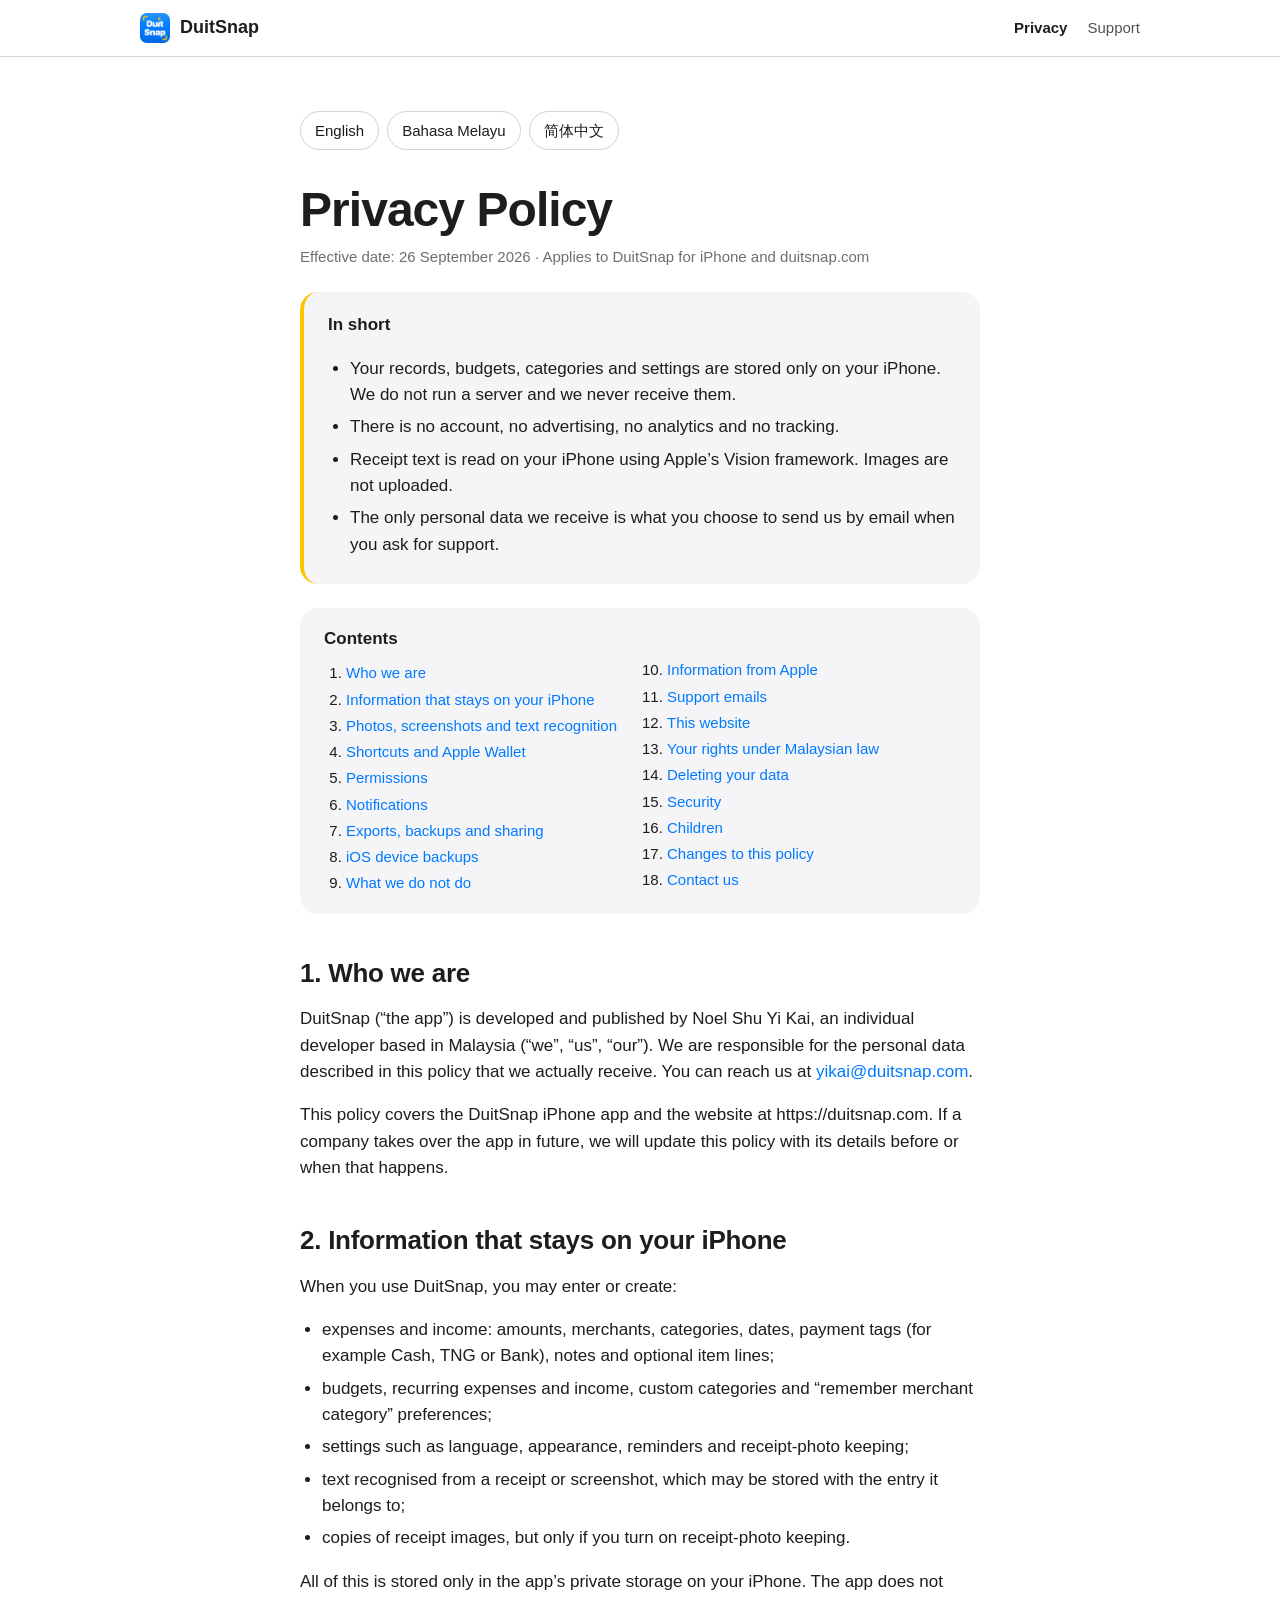
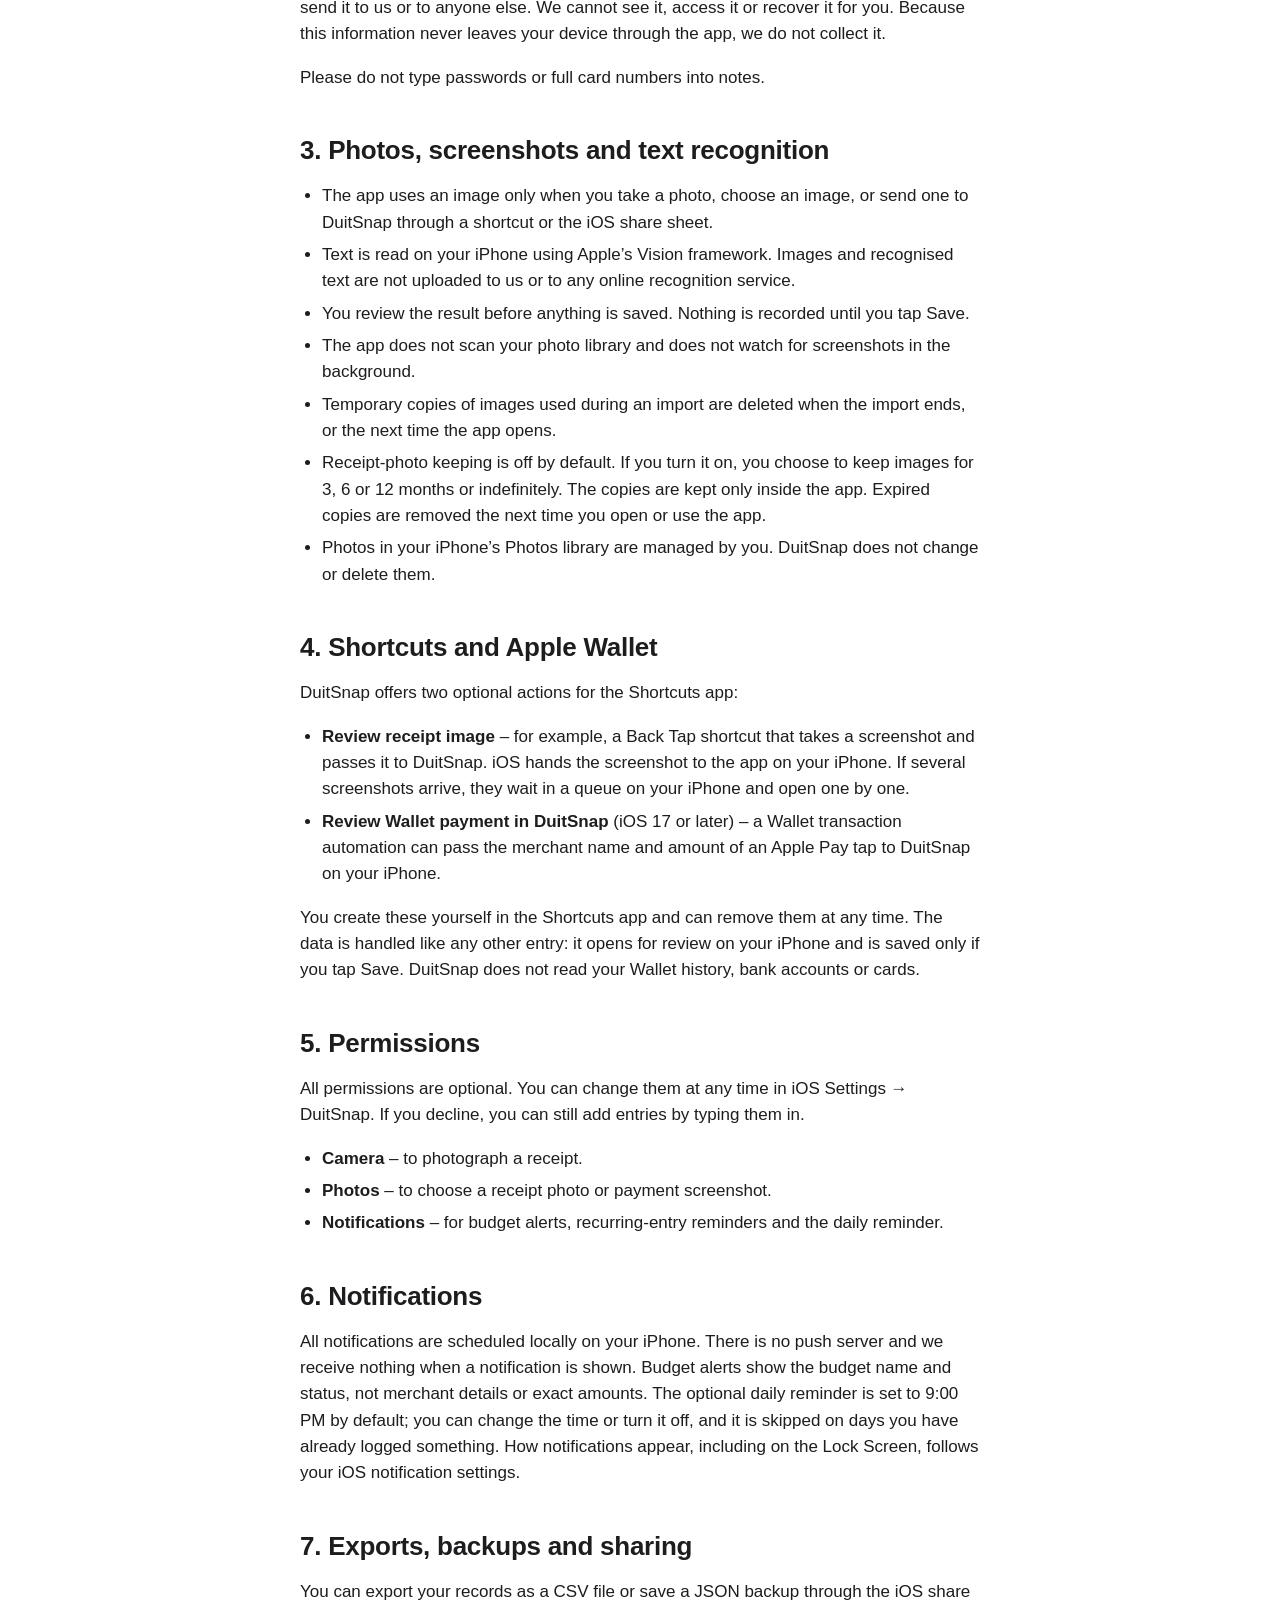
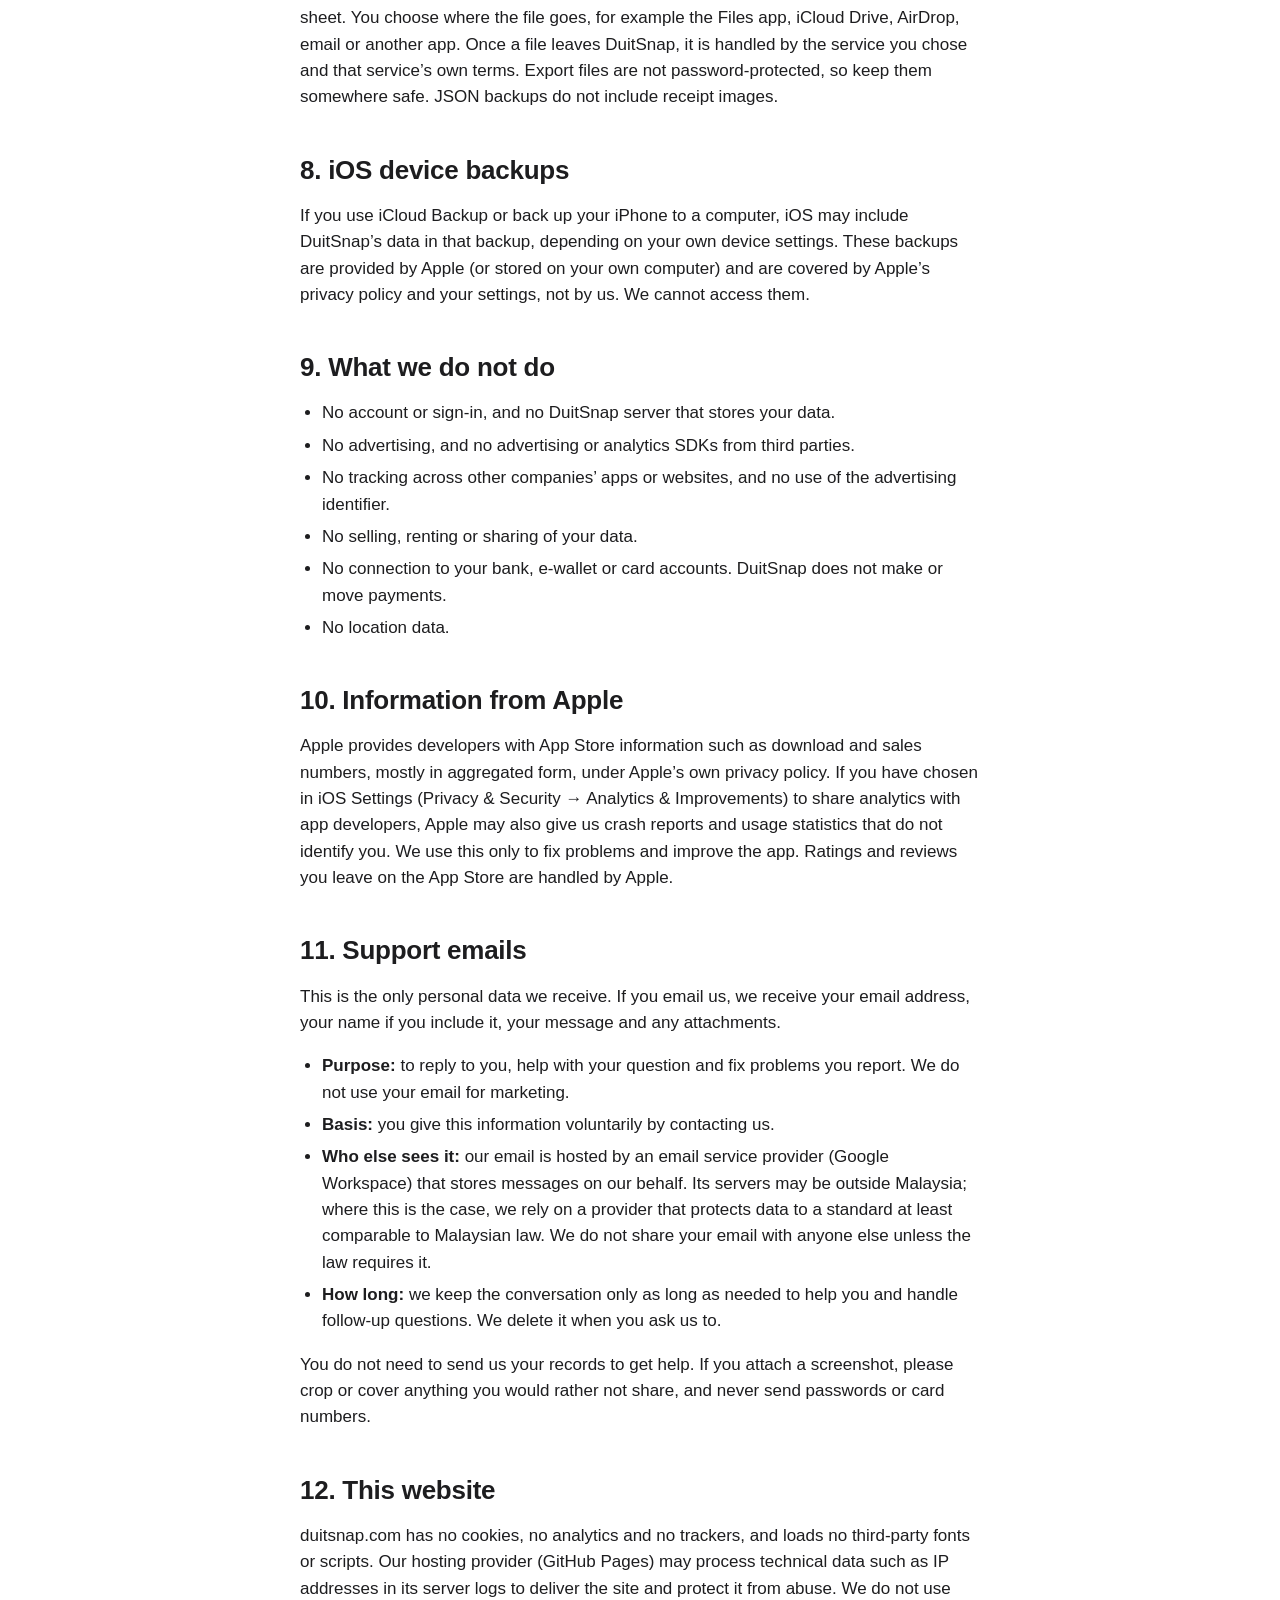
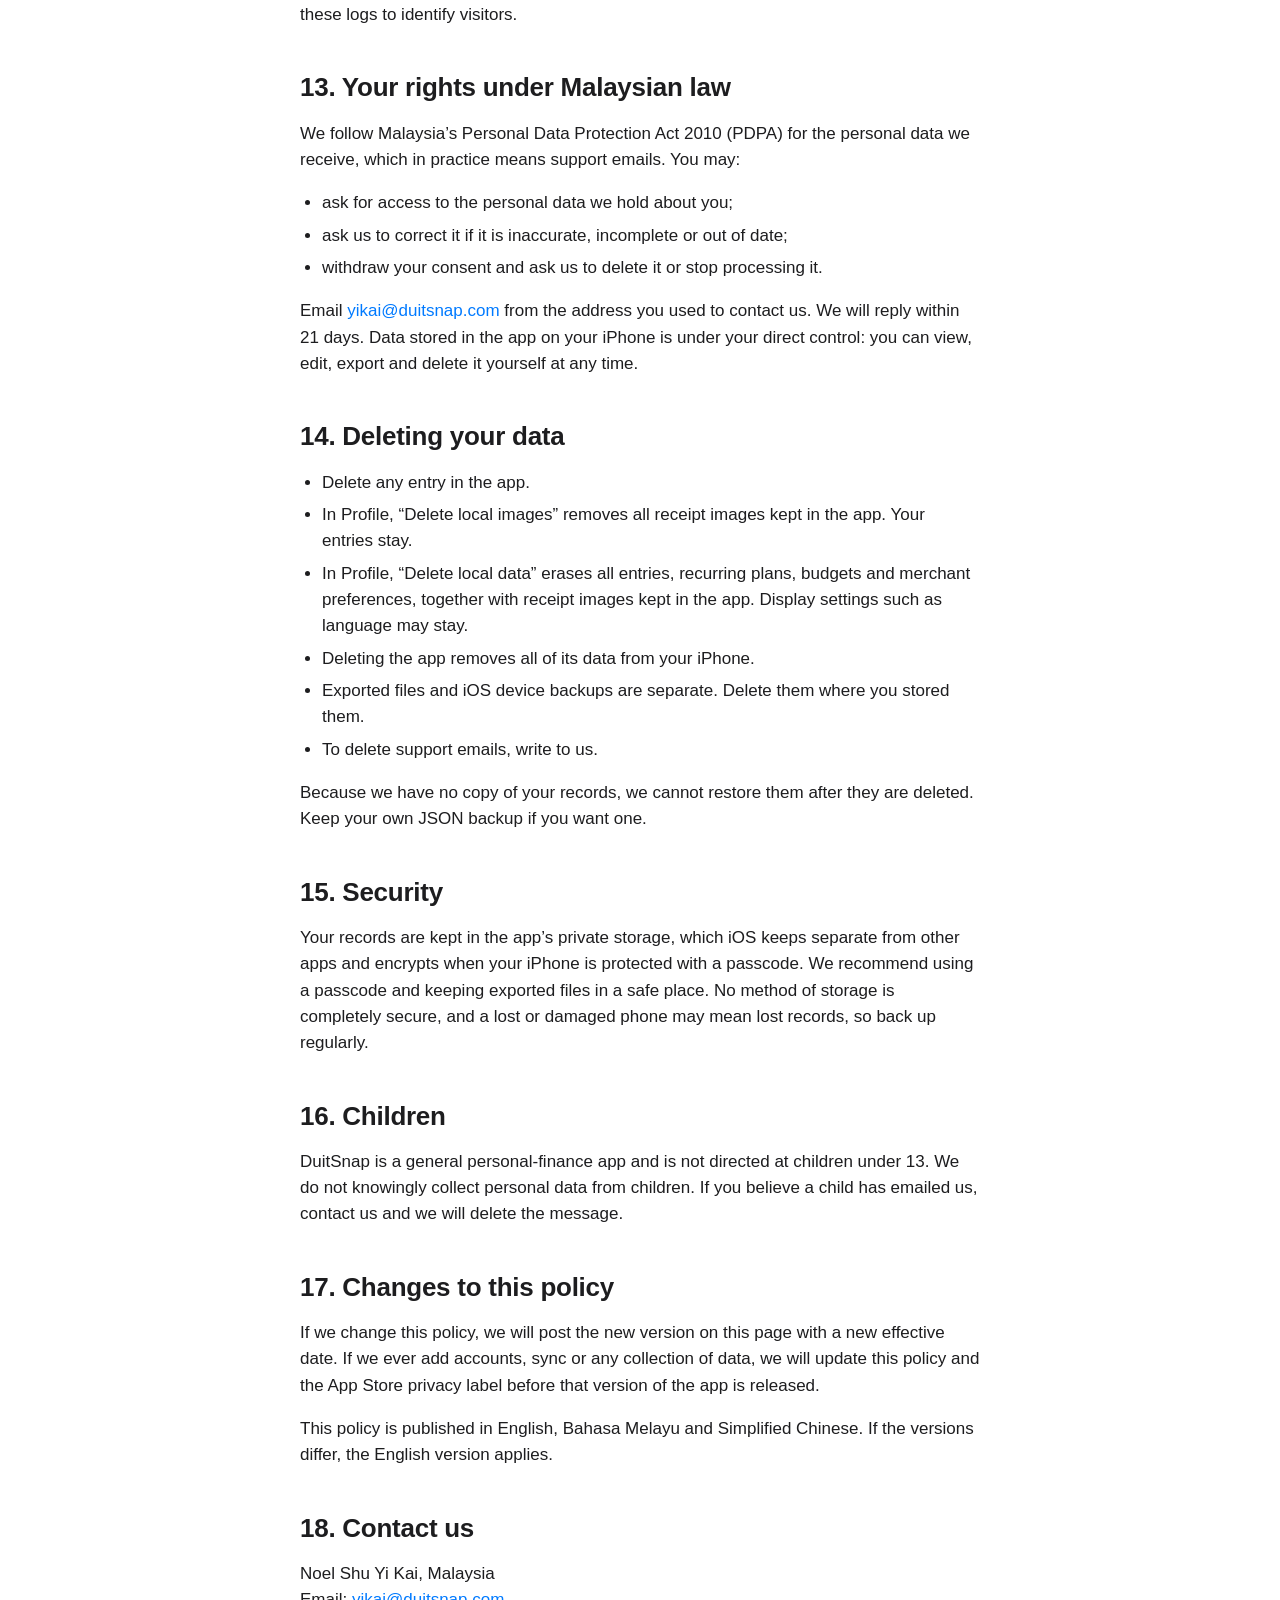
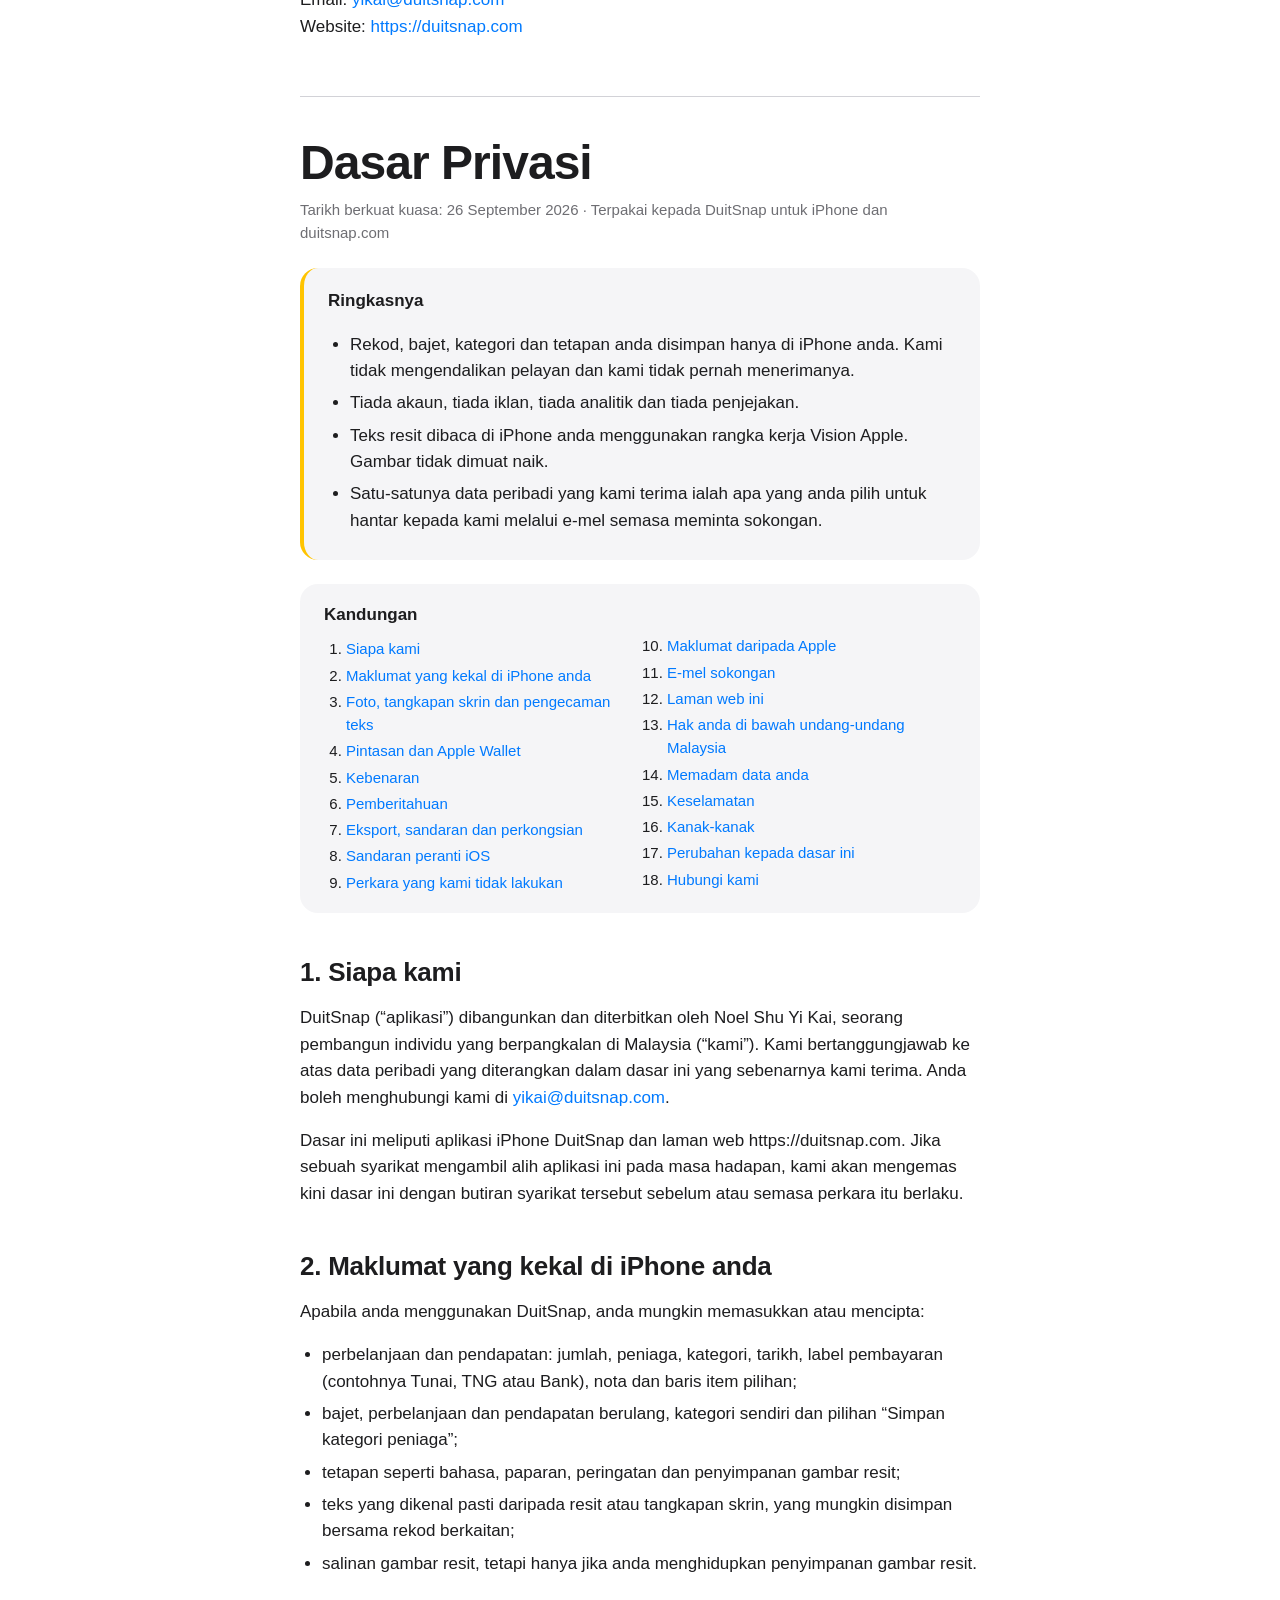
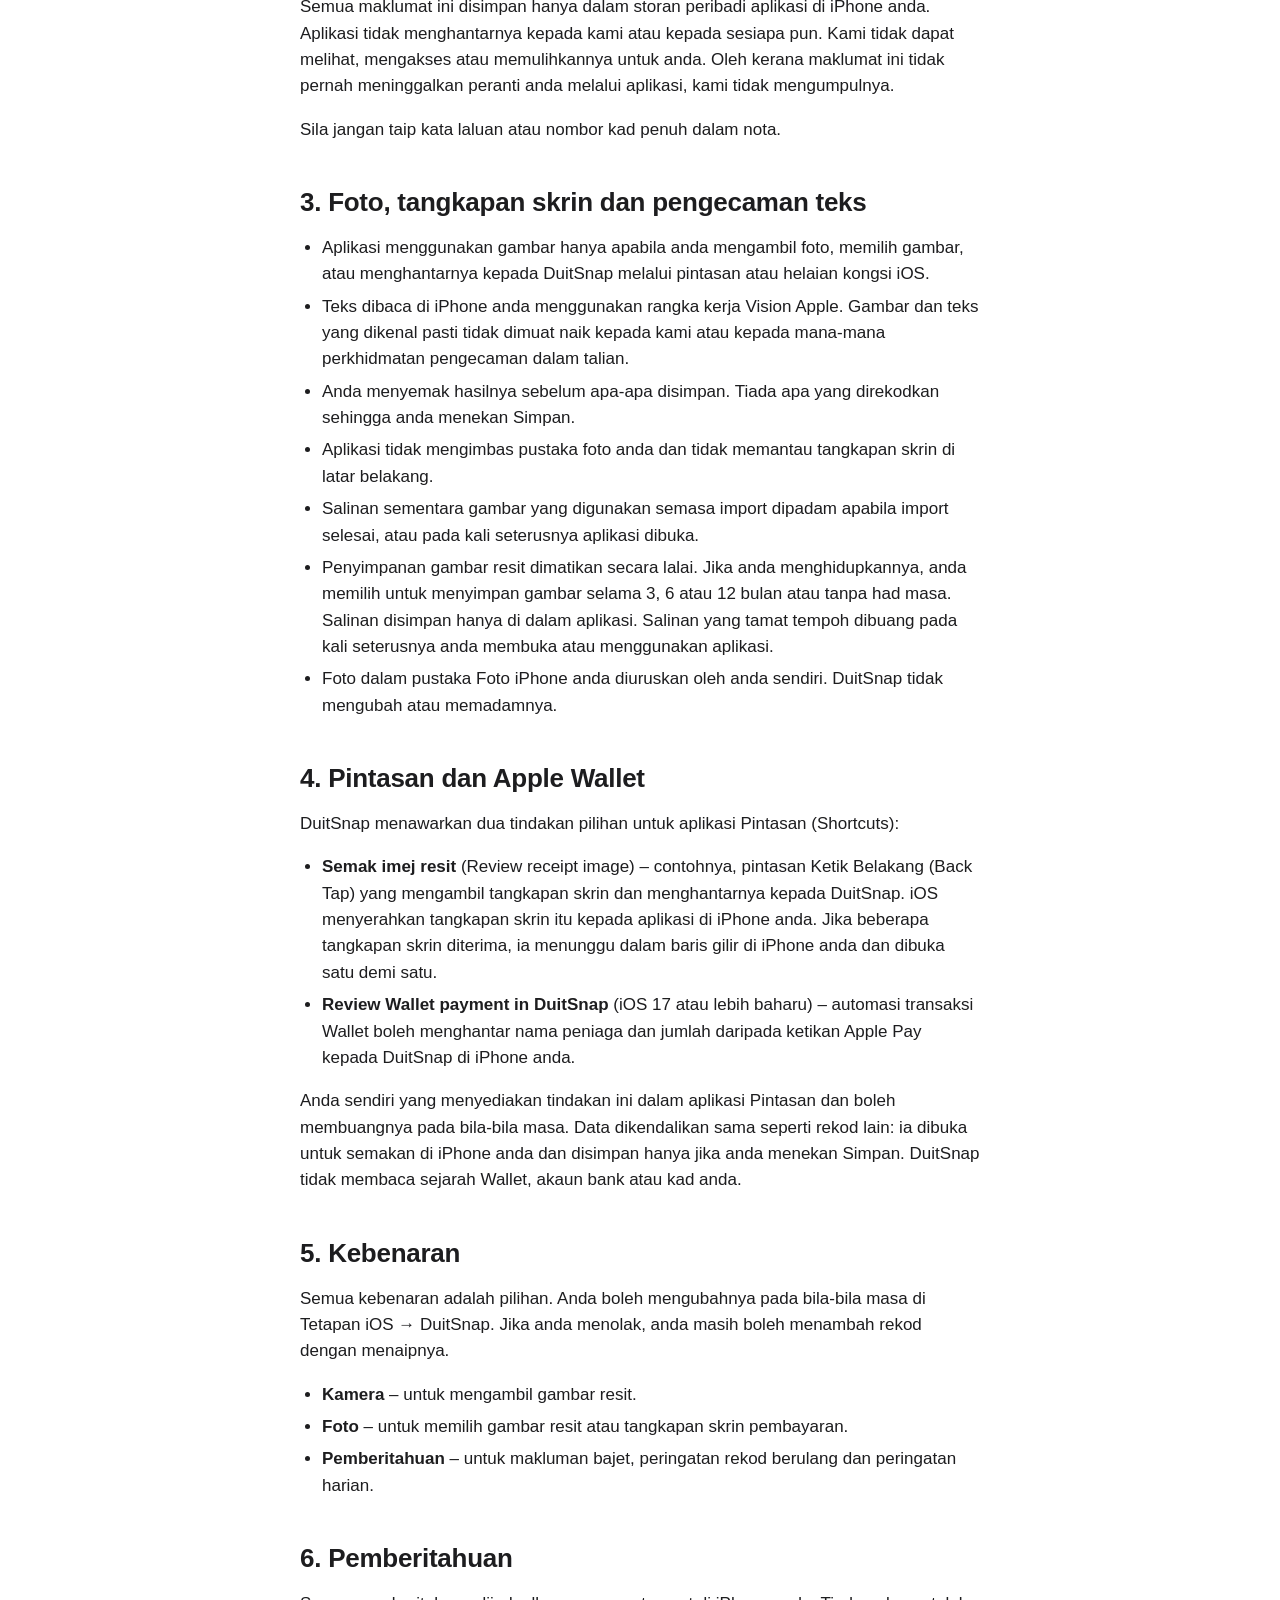
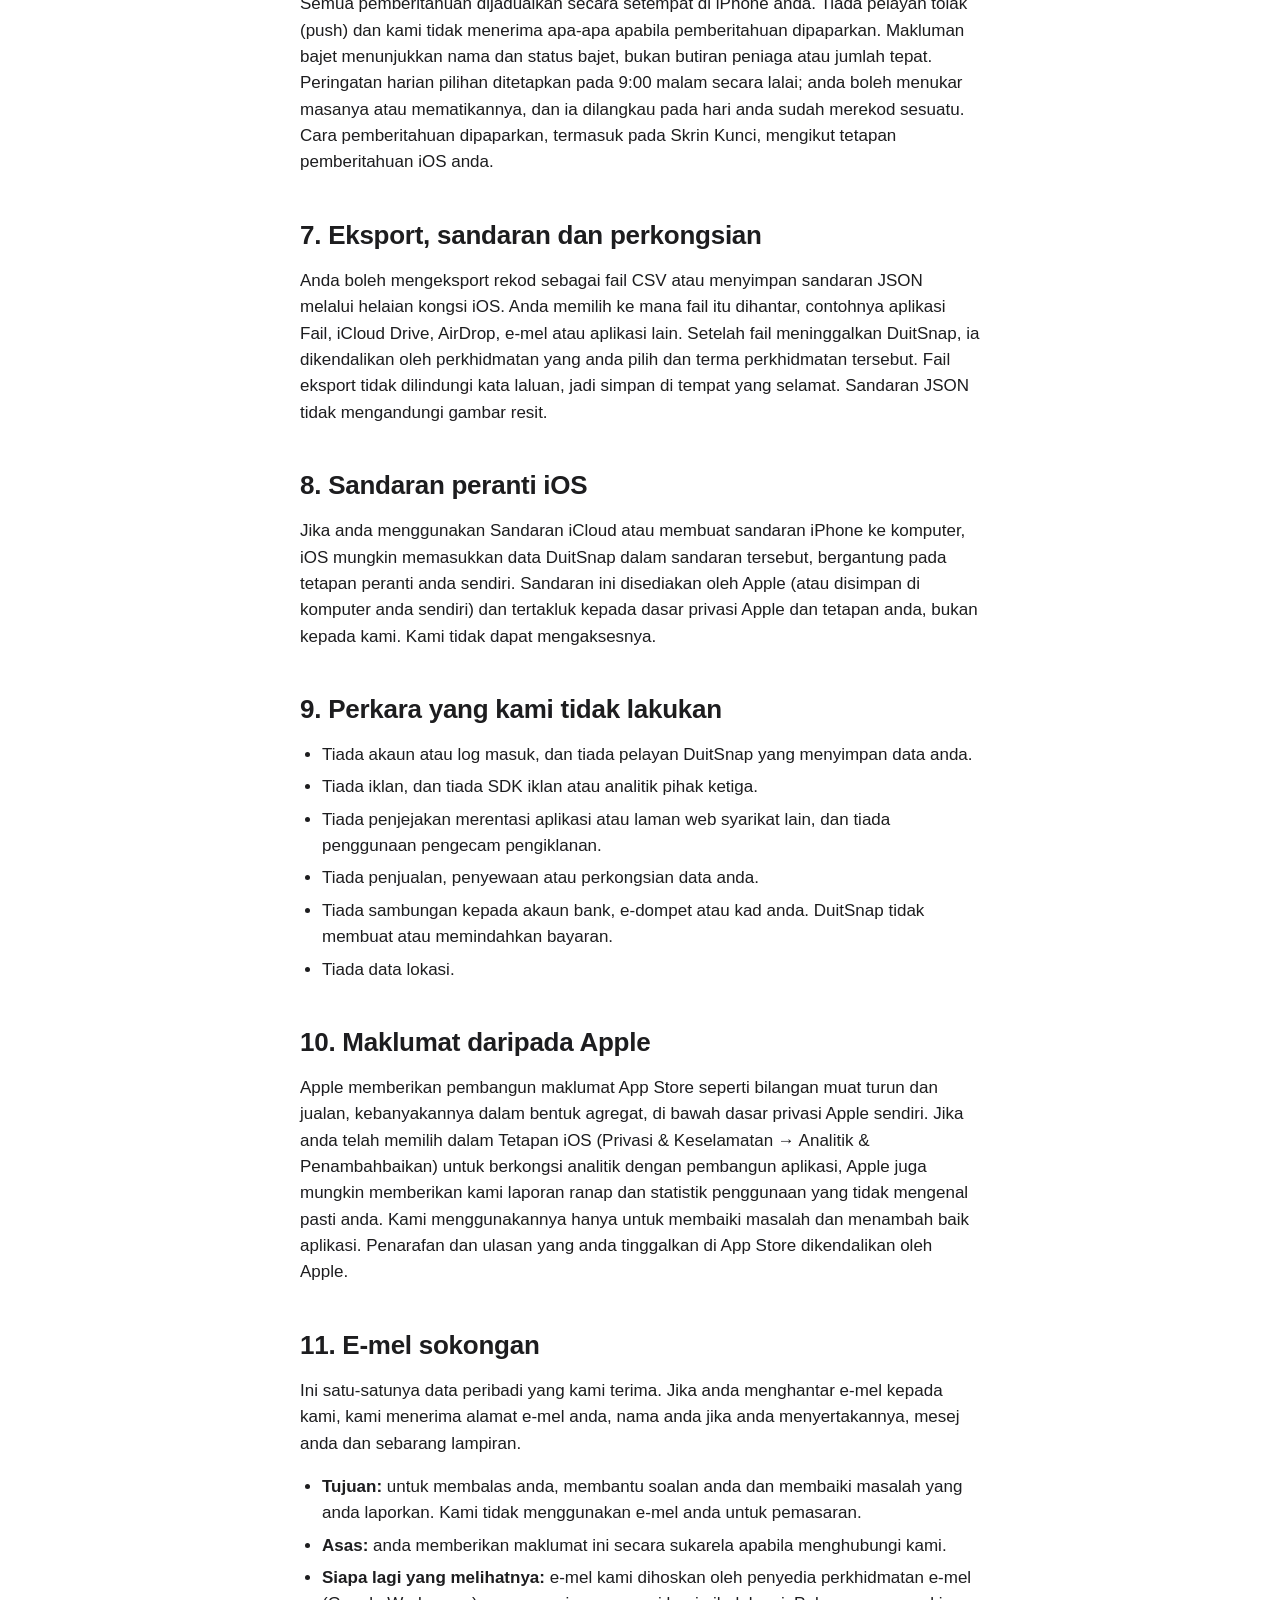
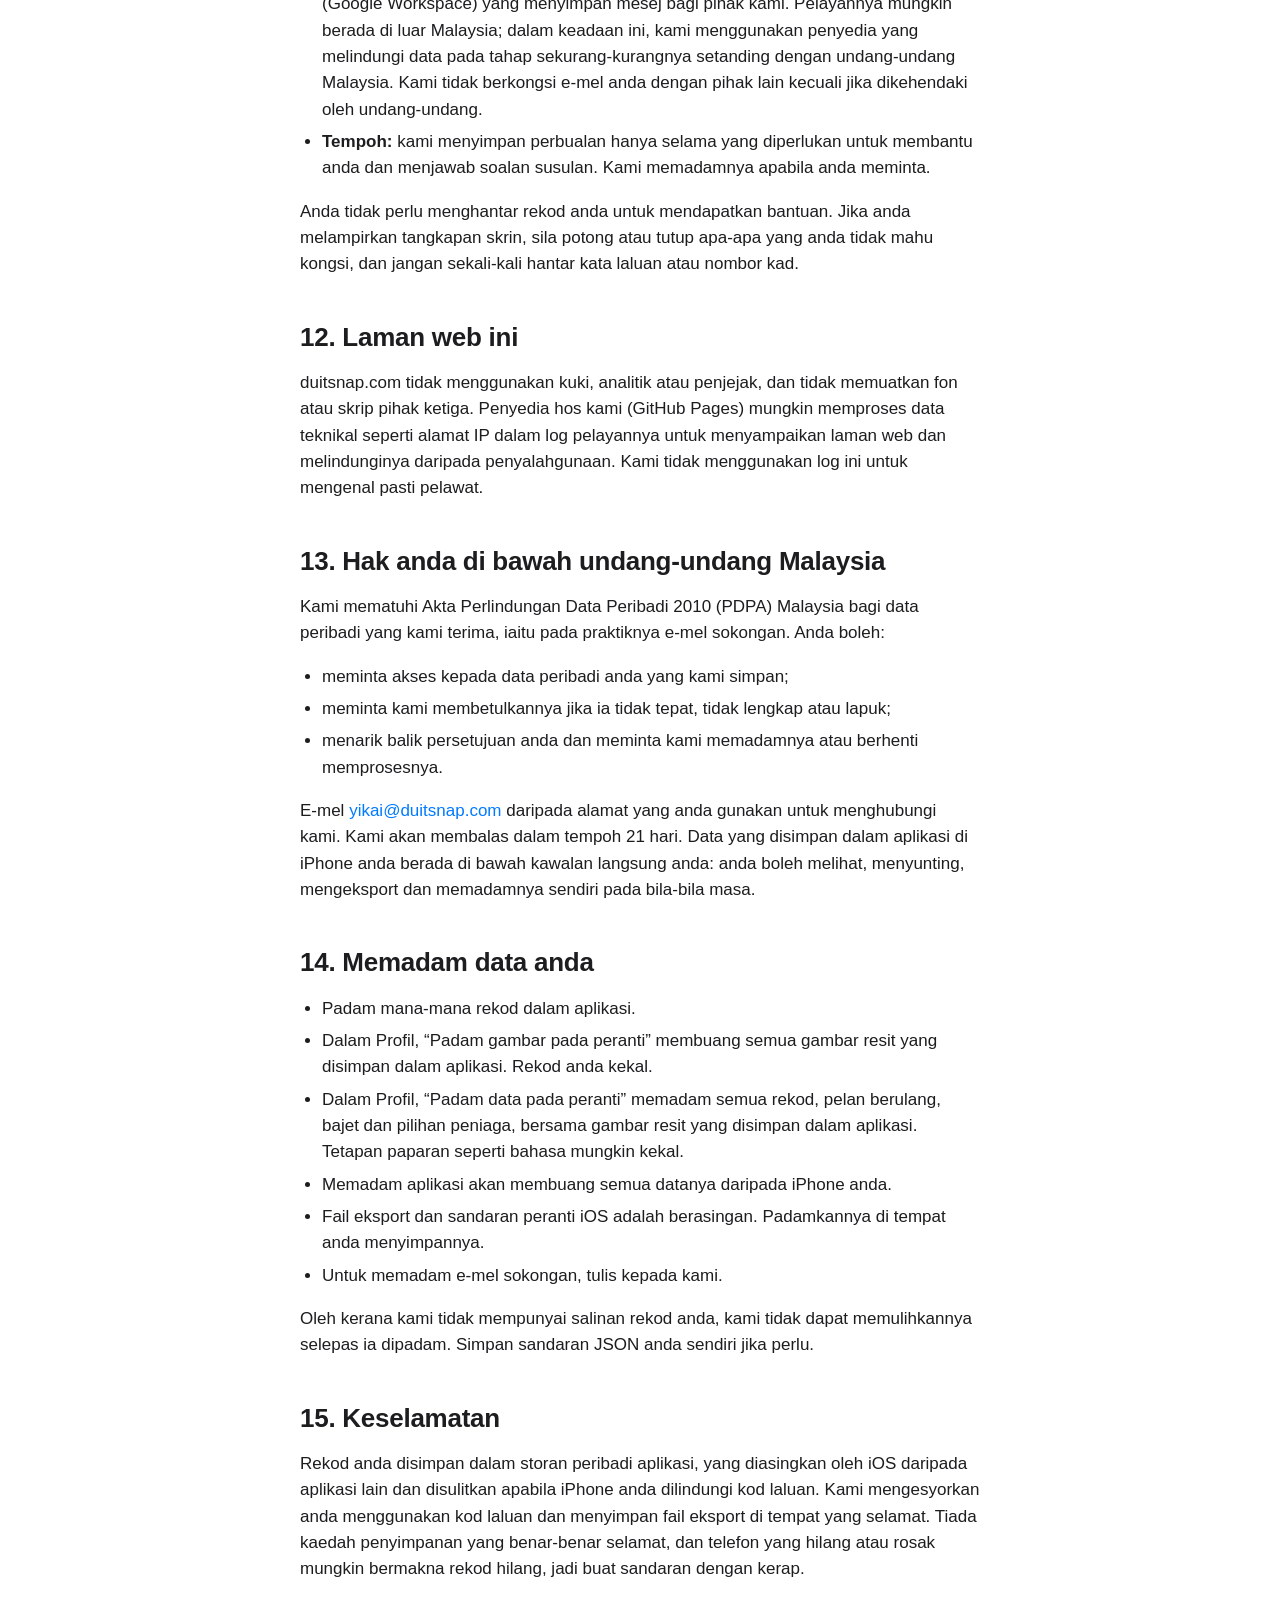
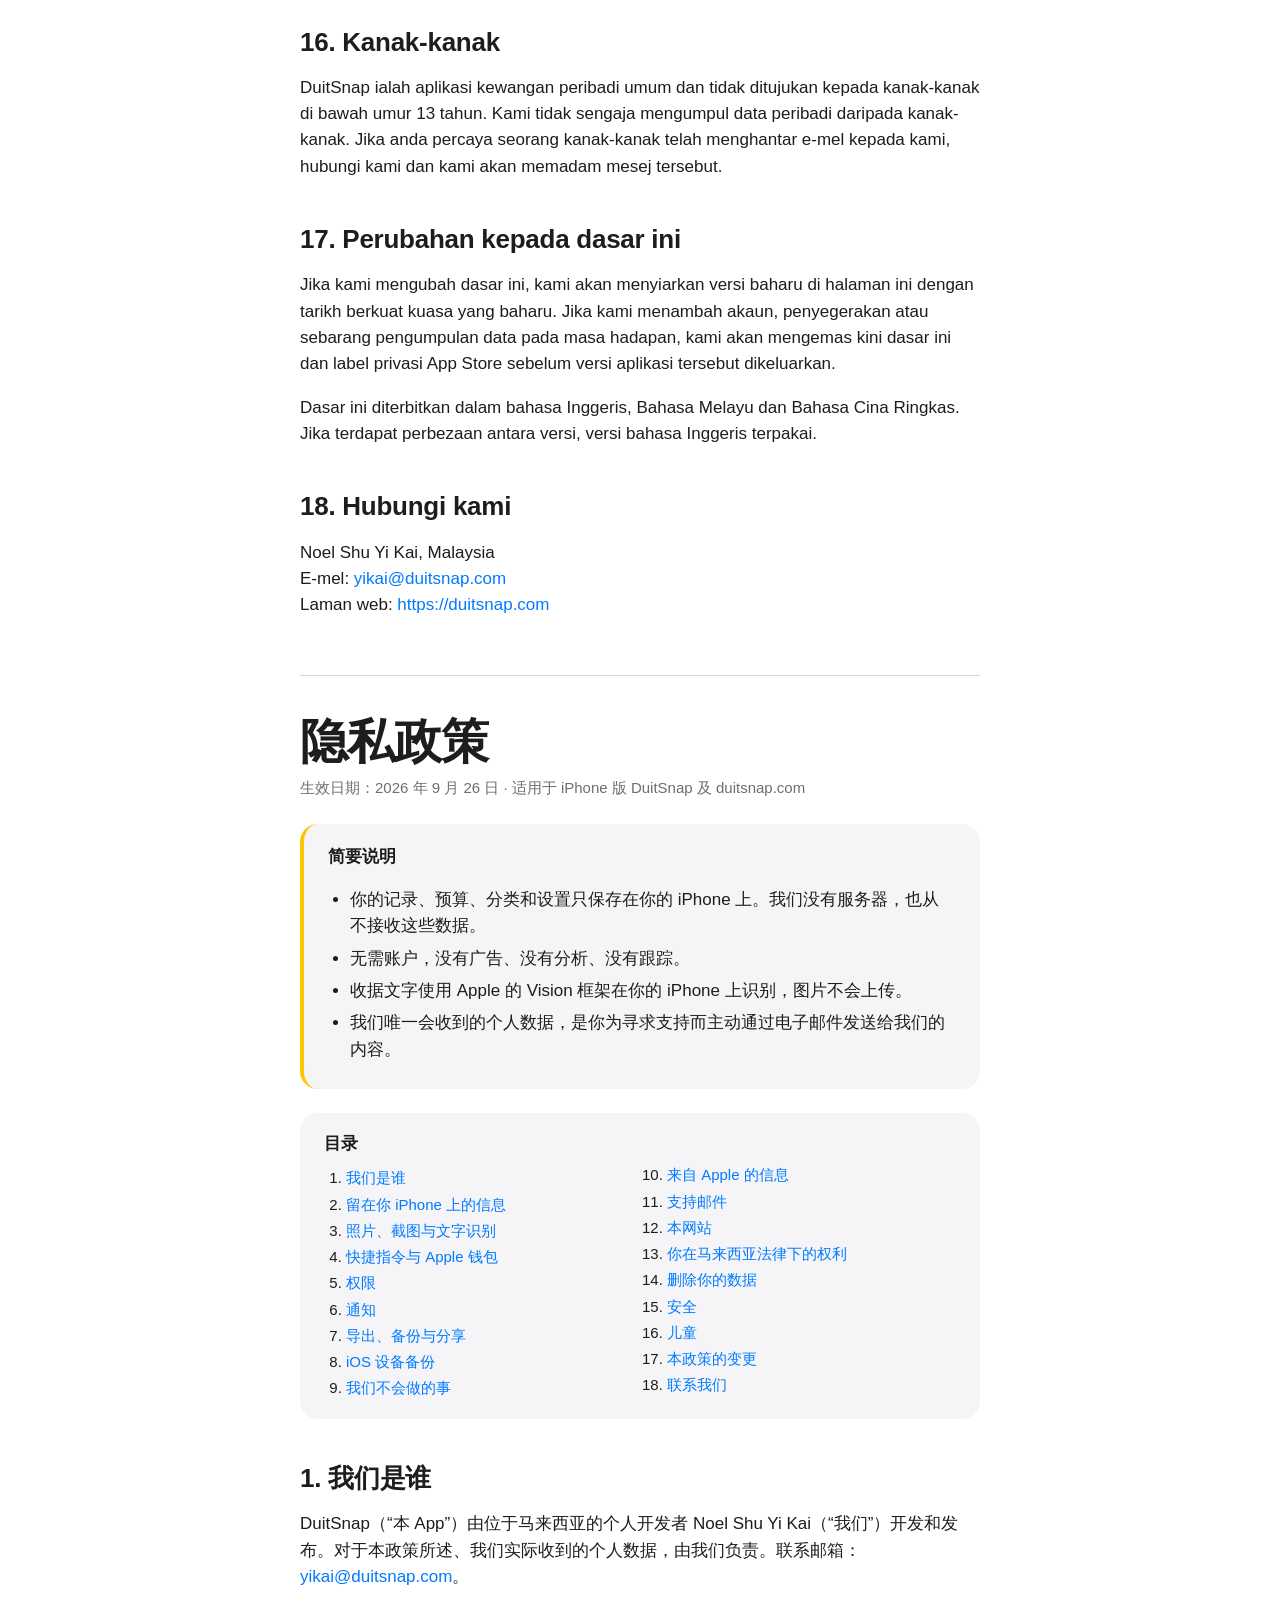
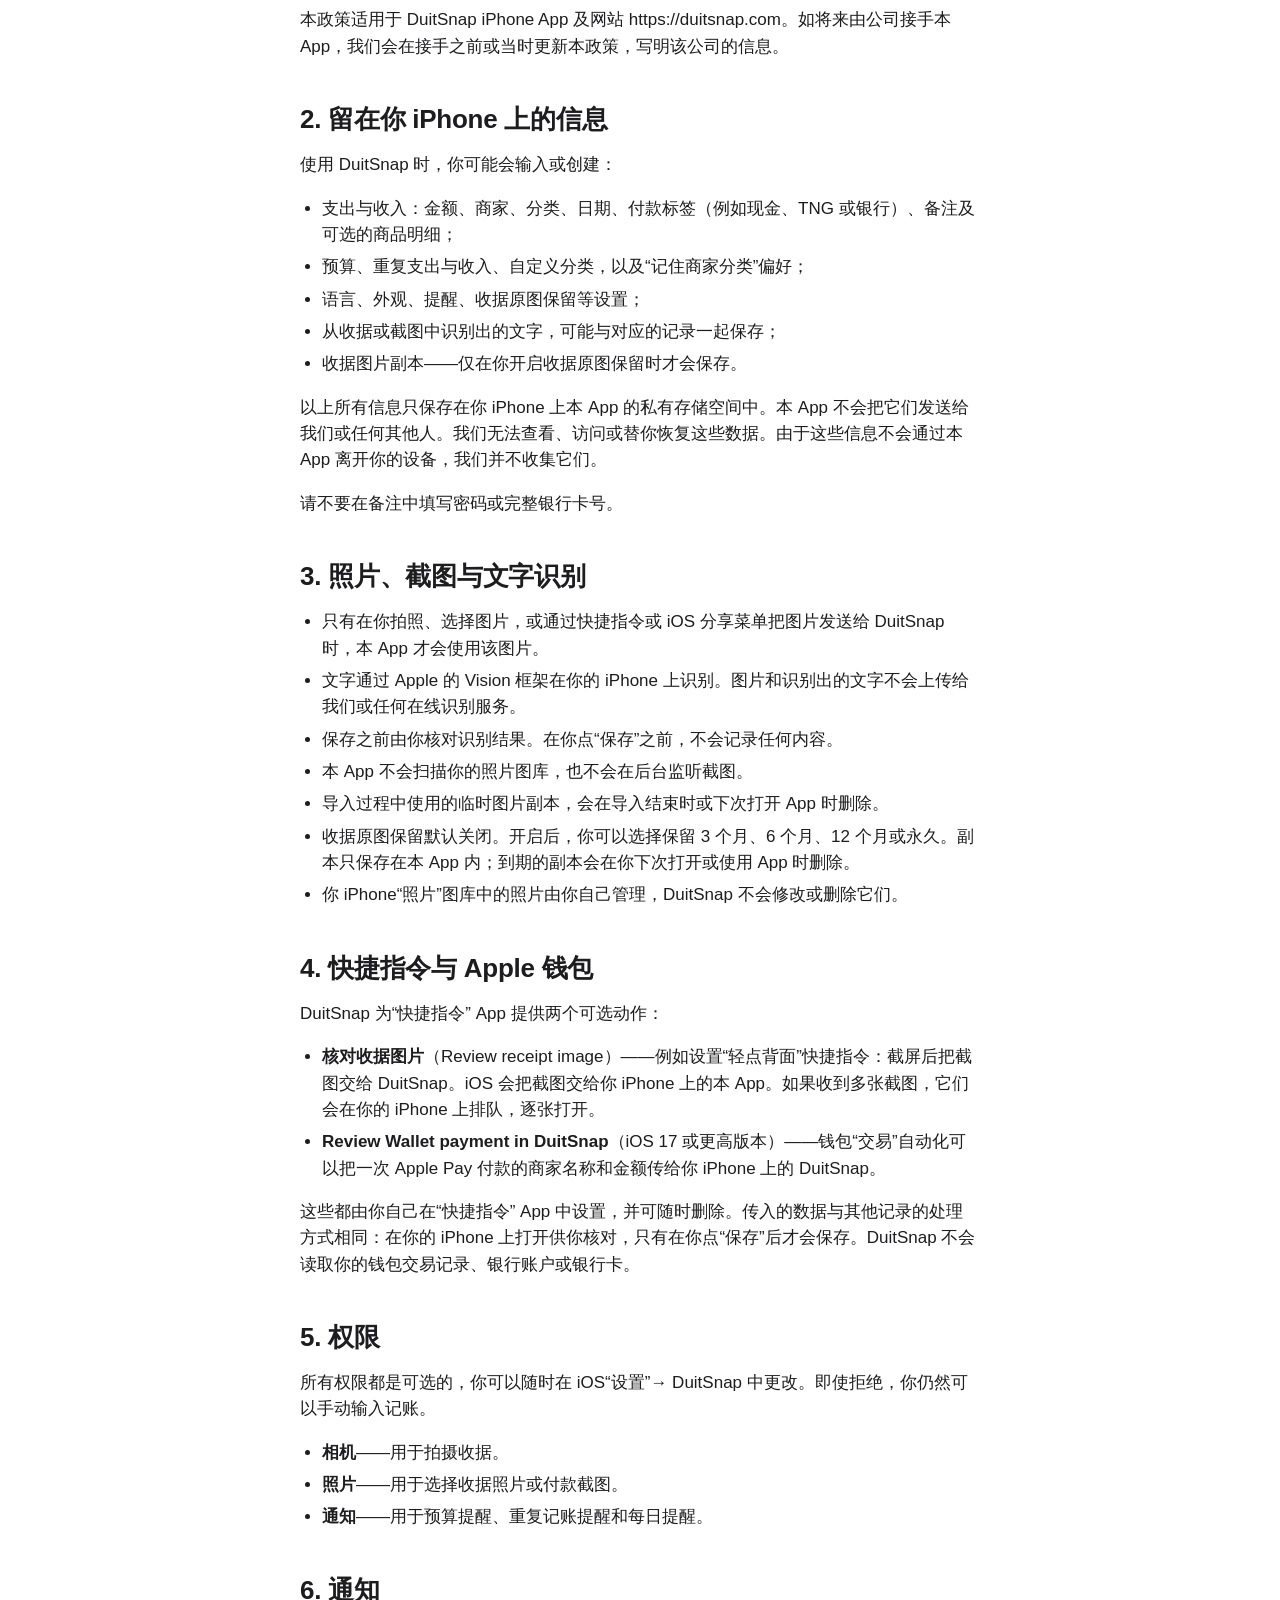
==== privacy/index.html @ 4b8155af "Add files via upload" ====
<!doctype html>
<html lang="en">
<head>
  <meta charset="utf-8">
  <meta name="viewport" content="width=device-width, initial-scale=1">
  <title>Privacy Policy – DuitSnap</title>
  <meta name="description" content="DuitSnap privacy policy in English, Bahasa Melayu and Simplified Chinese. Your records stay on your iPhone; we do not collect them.">
  <meta name="color-scheme" content="light dark">
  <link rel="canonical" href="https://duitsnap.com/privacy/">
  <link rel="alternate" hreflang="en" href="https://duitsnap.com/privacy/#en">
  <link rel="alternate" hreflang="ms" href="https://duitsnap.com/privacy/#ms">
  <link rel="alternate" hreflang="zh-Hans" href="https://duitsnap.com/privacy/#zh">
  <link rel="icon" type="image/png" sizes="32x32" href="/assets/favicon-32.png">
  <link rel="icon" type="image/png" sizes="16x16" href="/assets/favicon-16.png">
  <link rel="apple-touch-icon" href="/assets/apple-touch-icon.png">
  <link rel="stylesheet" href="/styles.css">
</head>
<body>
  <a class="skip-link" href="#main">Skip to content</a>

  <header class="site-header">
    <div class="wrap">
      <a class="brand" href="/" aria-label="DuitSnap home">
        <img src="/assets/icon-512.png" alt="" width="30" height="30">
        <span>DuitSnap</span>
      </a>
      <nav class="site-nav" aria-label="Main">
        <ul>
          <li><a href="/privacy/" aria-current="page">Privacy</a></li>
          <li><a href="/support/">Support</a></li>
        </ul>
      </nav>
    </div>
  </header>

  <main id="main" class="doc">
    <div class="wrap narrow">
      <nav aria-label="Language">
        <ul class="lang-switch">
          <li><a href="#en" hreflang="en" lang="en">English</a></li>
          <li><a href="#ms" hreflang="ms" lang="ms">Bahasa Melayu</a></li>
          <li><a href="#zh" hreflang="zh-Hans" lang="zh-Hans">简体中文</a></li>
        </ul>
      </nav>

      <!-- ============================ ENGLISH ============================ -->
      <article id="en" class="lang-block" lang="en">
        <h1>Privacy Policy</h1>
        <p class="doc-meta">Effective date: 26 September 2026 · Applies to DuitSnap for iPhone and duitsnap.com</p>

        <div class="summary-box">
          <p><strong>In short</strong></p>
          <ul>
            <li>Your records, budgets, categories and settings are stored only on your iPhone. We do not run a server and we never receive them.</li>
            <li>There is no account, no advertising, no analytics and no tracking.</li>
            <li>Receipt text is read on your iPhone using Apple’s Vision framework. Images are not uploaded.</li>
            <li>The only personal data we receive is what you choose to send us by email when you ask for support.</li>
          </ul>
        </div>

        <nav class="toc" aria-label="Contents">
          <p>Contents</p>
          <ol>
            <li><a href="#en-who">Who we are</a></li>
            <li><a href="#en-device">Information that stays on your iPhone</a></li>
            <li><a href="#en-images">Photos, screenshots and text recognition</a></li>
            <li><a href="#en-shortcuts">Shortcuts and Apple Wallet</a></li>
            <li><a href="#en-permissions">Permissions</a></li>
            <li><a href="#en-notifications">Notifications</a></li>
            <li><a href="#en-exports">Exports, backups and sharing</a></li>
            <li><a href="#en-icloud">iOS device backups</a></li>
            <li><a href="#en-not">What we do not do</a></li>
            <li><a href="#en-apple">Information from Apple</a></li>
            <li><a href="#en-support">Support emails</a></li>
            <li><a href="#en-website">This website</a></li>
            <li><a href="#en-rights">Your rights under Malaysian law</a></li>
            <li><a href="#en-delete">Deleting your data</a></li>
            <li><a href="#en-security">Security</a></li>
            <li><a href="#en-children">Children</a></li>
            <li><a href="#en-changes">Changes to this policy</a></li>
            <li><a href="#en-contact">Contact us</a></li>
          </ol>
        </nav>

        <h2 id="en-who">1. Who we are</h2>
        <p>DuitSnap (“the app”) is developed and published by Noel Shu Yi Kai, an individual developer based in Malaysia (“we”, “us”, “our”). We are responsible for the personal data described in this policy that we actually receive. You can reach us at <a href="mailto:yikai@duitsnap.com">yikai@duitsnap.com</a>.</p>
        <p>This policy covers the DuitSnap iPhone app and the website at https://duitsnap.com. If a company takes over the app in future, we will update this policy with its details before or when that happens.</p>

        <h2 id="en-device">2. Information that stays on your iPhone</h2>
        <p>When you use DuitSnap, you may enter or create:</p>
        <ul>
          <li>expenses and income: amounts, merchants, categories, dates, payment tags (for example Cash, TNG or Bank), notes and optional item lines;</li>
          <li>budgets, recurring expenses and income, custom categories and “remember merchant category” preferences;</li>
          <li>settings such as language, appearance, reminders and receipt-photo keeping;</li>
          <li>text recognised from a receipt or screenshot, which may be stored with the entry it belongs to;</li>
          <li>copies of receipt images, but only if you turn on receipt-photo keeping.</li>
        </ul>
        <p>All of this is stored only in the app’s private storage on your iPhone. The app does not send it to us or to anyone else. We cannot see it, access it or recover it for you. Because this information never leaves your device through the app, we do not collect it.</p>
        <p>Please do not type passwords or full card numbers into notes.</p>

        <h2 id="en-images">3. Photos, screenshots and text recognition</h2>
        <ul>
          <li>The app uses an image only when you take a photo, choose an image, or send one to DuitSnap through a shortcut or the iOS share sheet.</li>
          <li>Text is read on your iPhone using Apple’s Vision framework. Images and recognised text are not uploaded to us or to any online recognition service.</li>
          <li>You review the result before anything is saved. Nothing is recorded until you tap Save.</li>
          <li>The app does not scan your photo library and does not watch for screenshots in the background.</li>
          <li>Temporary copies of images used during an import are deleted when the import ends, or the next time the app opens.</li>
          <li>Receipt-photo keeping is off by default. If you turn it on, you choose to keep images for 3, 6 or 12 months or indefinitely. The copies are kept only inside the app. Expired copies are removed the next time you open or use the app.</li>
          <li>Photos in your iPhone’s Photos library are managed by you. DuitSnap does not change or delete them.</li>
        </ul>

        <h2 id="en-shortcuts">4. Shortcuts and Apple Wallet</h2>
        <p>DuitSnap offers two optional actions for the Shortcuts app:</p>
        <ul>
          <li><strong>Review receipt image</strong> – for example, a Back Tap shortcut that takes a screenshot and passes it to DuitSnap. iOS hands the screenshot to the app on your iPhone. If several screenshots arrive, they wait in a queue on your iPhone and open one by one.</li>
          <li><strong>Review Wallet payment in DuitSnap</strong> (iOS 17 or later) – a Wallet transaction automation can pass the merchant name and amount of an Apple Pay tap to DuitSnap on your iPhone.</li>
        </ul>
        <p>You create these yourself in the Shortcuts app and can remove them at any time. The data is handled like any other entry: it opens for review on your iPhone and is saved only if you tap Save. DuitSnap does not read your Wallet history, bank accounts or cards.</p>

        <h2 id="en-permissions">5. Permissions</h2>
        <p>All permissions are optional. You can change them at any time in iOS Settings → DuitSnap. If you decline, you can still add entries by typing them in.</p>
        <ul>
          <li><strong>Camera</strong> – to photograph a receipt.</li>
          <li><strong>Photos</strong> – to choose a receipt photo or payment screenshot.</li>
          <li><strong>Notifications</strong> – for budget alerts, recurring-entry reminders and the daily reminder.</li>
        </ul>

        <h2 id="en-notifications">6. Notifications</h2>
        <p>All notifications are scheduled locally on your iPhone. There is no push server and we receive nothing when a notification is shown. Budget alerts show the budget name and status, not merchant details or exact amounts. The optional daily reminder is set to 9:00 PM by default; you can change the time or turn it off, and it is skipped on days you have already logged something. How notifications appear, including on the Lock Screen, follows your iOS notification settings.</p>

        <h2 id="en-exports">7. Exports, backups and sharing</h2>
        <p>You can export your records as a CSV file or save a JSON backup through the iOS share sheet. You choose where the file goes, for example the Files app, iCloud Drive, AirDrop, email or another app. Once a file leaves DuitSnap, it is handled by the service you chose and that service’s own terms. Export files are not password-protected, so keep them somewhere safe. JSON backups do not include receipt images.</p>

        <h2 id="en-icloud">8. iOS device backups</h2>
        <p>If you use iCloud Backup or back up your iPhone to a computer, iOS may include DuitSnap’s data in that backup, depending on your own device settings. These backups are provided by Apple (or stored on your own computer) and are covered by Apple’s privacy policy and your settings, not by us. We cannot access them.</p>

        <h2 id="en-not">9. What we do not do</h2>
        <ul>
          <li>No account or sign-in, and no DuitSnap server that stores your data.</li>
          <li>No advertising, and no advertising or analytics SDKs from third parties.</li>
          <li>No tracking across other companies’ apps or websites, and no use of the advertising identifier.</li>
          <li>No selling, renting or sharing of your data.</li>
          <li>No connection to your bank, e-wallet or card accounts. DuitSnap does not make or move payments.</li>
          <li>No location data.</li>
        </ul>

        <h2 id="en-apple">10. Information from Apple</h2>
        <p>Apple provides developers with App Store information such as download and sales numbers, mostly in aggregated form, under Apple’s own privacy policy. If you have chosen in iOS Settings (Privacy &amp; Security → Analytics &amp; Improvements) to share analytics with app developers, Apple may also give us crash reports and usage statistics that do not identify you. We use this only to fix problems and improve the app. Ratings and reviews you leave on the App Store are handled by Apple.</p>

        <h2 id="en-support">11. Support emails</h2>
        <p>This is the only personal data we receive. If you email us, we receive your email address, your name if you include it, your message and any attachments.</p>
        <ul>
          <li><strong>Purpose:</strong> to reply to you, help with your question and fix problems you report. We do not use your email for marketing.</li>
          <li><strong>Basis:</strong> you give this information voluntarily by contacting us.</li>
          <li><strong>Who else sees it:</strong> our email is hosted by an email service provider (Google Workspace) that stores messages on our behalf. Its servers may be outside Malaysia; where this is the case, we rely on a provider that protects data to a standard at least comparable to Malaysian law. We do not share your email with anyone else unless the law requires it.</li>
          <li><strong>How long:</strong> we keep the conversation only as long as needed to help you and handle follow-up questions. We delete it when you ask us to.</li>
        </ul>
        <p>You do not need to send us your records to get help. If you attach a screenshot, please crop or cover anything you would rather not share, and never send passwords or card numbers.</p>

        <h2 id="en-website">12. This website</h2>
        <p>duitsnap.com has no cookies, no analytics and no trackers, and loads no third-party fonts or scripts. Our hosting provider (GitHub Pages) may process technical data such as IP addresses in its server logs to deliver the site and protect it from abuse. We do not use these logs to identify visitors.</p>

        <h2 id="en-rights">13. Your rights under Malaysian law</h2>
        <p>We follow Malaysia’s Personal Data Protection Act 2010 (PDPA) for the personal data we receive, which in practice means support emails. You may:</p>
        <ul>
          <li>ask for access to the personal data we hold about you;</li>
          <li>ask us to correct it if it is inaccurate, incomplete or out of date;</li>
          <li>withdraw your consent and ask us to delete it or stop processing it.</li>
        </ul>
        <p>Email <a href="mailto:yikai@duitsnap.com">yikai@duitsnap.com</a> from the address you used to contact us. We will reply within 21 days. Data stored in the app on your iPhone is under your direct control: you can view, edit, export and delete it yourself at any time.</p>

        <h2 id="en-delete">14. Deleting your data</h2>
        <ul>
          <li>Delete any entry in the app.</li>
          <li>In Profile, “Delete local images” removes all receipt images kept in the app. Your entries stay.</li>
          <li>In Profile, “Delete local data” erases all entries, recurring plans, budgets and merchant preferences, together with receipt images kept in the app. Display settings such as language may stay.</li>
          <li>Deleting the app removes all of its data from your iPhone.</li>
          <li>Exported files and iOS device backups are separate. Delete them where you stored them.</li>
          <li>To delete support emails, write to us.</li>
        </ul>
        <p>Because we have no copy of your records, we cannot restore them after they are deleted. Keep your own JSON backup if you want one.</p>

        <h2 id="en-security">15. Security</h2>
        <p>Your records are kept in the app’s private storage, which iOS keeps separate from other apps and encrypts when your iPhone is protected with a passcode. We recommend using a passcode and keeping exported files in a safe place. No method of storage is completely secure, and a lost or damaged phone may mean lost records, so back up regularly.</p>

        <h2 id="en-children">16. Children</h2>
        <p>DuitSnap is a general personal-finance app and is not directed at children under 13. We do not knowingly collect personal data from children. If you believe a child has emailed us, contact us and we will delete the message.</p>

        <h2 id="en-changes">17. Changes to this policy</h2>
        <p>If we change this policy, we will post the new version on this page with a new effective date. If we ever add accounts, sync or any collection of data, we will update this policy and the App Store privacy label before that version of the app is released.</p>
        <p>This policy is published in English, Bahasa Melayu and Simplified Chinese. If the versions differ, the English version applies.</p>

        <h2 id="en-contact">18. Contact us</h2>
        <p>Noel Shu Yi Kai, Malaysia<br>Email: <a href="mailto:yikai@duitsnap.com">yikai@duitsnap.com</a><br>Website: <a href="https://duitsnap.com">https://duitsnap.com</a></p>
      </article>

      <!-- ============================ BAHASA MELAYU ============================ -->
      <article id="ms" class="lang-block" lang="ms">
        <h1>Dasar Privasi</h1>
        <p class="doc-meta">Tarikh berkuat kuasa: 26 September 2026 · Terpakai kepada DuitSnap untuk iPhone dan duitsnap.com</p>

        <div class="summary-box">
          <p><strong>Ringkasnya</strong></p>
          <ul>
            <li>Rekod, bajet, kategori dan tetapan anda disimpan hanya di iPhone anda. Kami tidak mengendalikan pelayan dan kami tidak pernah menerimanya.</li>
            <li>Tiada akaun, tiada iklan, tiada analitik dan tiada penjejakan.</li>
            <li>Teks resit dibaca di iPhone anda menggunakan rangka kerja Vision Apple. Gambar tidak dimuat naik.</li>
            <li>Satu-satunya data peribadi yang kami terima ialah apa yang anda pilih untuk hantar kepada kami melalui e-mel semasa meminta sokongan.</li>
          </ul>
        </div>

        <nav class="toc" aria-label="Kandungan">
          <p>Kandungan</p>
          <ol>
            <li><a href="#ms-who">Siapa kami</a></li>
            <li><a href="#ms-device">Maklumat yang kekal di iPhone anda</a></li>
            <li><a href="#ms-images">Foto, tangkapan skrin dan pengecaman teks</a></li>
            <li><a href="#ms-shortcuts">Pintasan dan Apple Wallet</a></li>
            <li><a href="#ms-permissions">Kebenaran</a></li>
            <li><a href="#ms-notifications">Pemberitahuan</a></li>
            <li><a href="#ms-exports">Eksport, sandaran dan perkongsian</a></li>
            <li><a href="#ms-icloud">Sandaran peranti iOS</a></li>
            <li><a href="#ms-not">Perkara yang kami tidak lakukan</a></li>
            <li><a href="#ms-apple">Maklumat daripada Apple</a></li>
            <li><a href="#ms-support">E-mel sokongan</a></li>
            <li><a href="#ms-website">Laman web ini</a></li>
            <li><a href="#ms-rights">Hak anda di bawah undang-undang Malaysia</a></li>
            <li><a href="#ms-delete">Memadam data anda</a></li>
            <li><a href="#ms-security">Keselamatan</a></li>
            <li><a href="#ms-children">Kanak-kanak</a></li>
            <li><a href="#ms-changes">Perubahan kepada dasar ini</a></li>
            <li><a href="#ms-contact">Hubungi kami</a></li>
          </ol>
        </nav>

        <h2 id="ms-who">1. Siapa kami</h2>
        <p>DuitSnap (“aplikasi”) dibangunkan dan diterbitkan oleh Noel Shu Yi Kai, seorang pembangun individu yang berpangkalan di Malaysia (“kami”). Kami bertanggungjawab ke atas data peribadi yang diterangkan dalam dasar ini yang sebenarnya kami terima. Anda boleh menghubungi kami di <a href="mailto:yikai@duitsnap.com">yikai@duitsnap.com</a>.</p>
        <p>Dasar ini meliputi aplikasi iPhone DuitSnap dan laman web https://duitsnap.com. Jika sebuah syarikat mengambil alih aplikasi ini pada masa hadapan, kami akan mengemas kini dasar ini dengan butiran syarikat tersebut sebelum atau semasa perkara itu berlaku.</p>

        <h2 id="ms-device">2. Maklumat yang kekal di iPhone anda</h2>
        <p>Apabila anda menggunakan DuitSnap, anda mungkin memasukkan atau mencipta:</p>
        <ul>
          <li>perbelanjaan dan pendapatan: jumlah, peniaga, kategori, tarikh, label pembayaran (contohnya Tunai, TNG atau Bank), nota dan baris item pilihan;</li>
          <li>bajet, perbelanjaan dan pendapatan berulang, kategori sendiri dan pilihan “Simpan kategori peniaga”;</li>
          <li>tetapan seperti bahasa, paparan, peringatan dan penyimpanan gambar resit;</li>
          <li>teks yang dikenal pasti daripada resit atau tangkapan skrin, yang mungkin disimpan bersama rekod berkaitan;</li>
          <li>salinan gambar resit, tetapi hanya jika anda menghidupkan penyimpanan gambar resit.</li>
        </ul>
        <p>Semua maklumat ini disimpan hanya dalam storan peribadi aplikasi di iPhone anda. Aplikasi tidak menghantarnya kepada kami atau kepada sesiapa pun. Kami tidak dapat melihat, mengakses atau memulihkannya untuk anda. Oleh kerana maklumat ini tidak pernah meninggalkan peranti anda melalui aplikasi, kami tidak mengumpulnya.</p>
        <p>Sila jangan taip kata laluan atau nombor kad penuh dalam nota.</p>

        <h2 id="ms-images">3. Foto, tangkapan skrin dan pengecaman teks</h2>
        <ul>
          <li>Aplikasi menggunakan gambar hanya apabila anda mengambil foto, memilih gambar, atau menghantarnya kepada DuitSnap melalui pintasan atau helaian kongsi iOS.</li>
          <li>Teks dibaca di iPhone anda menggunakan rangka kerja Vision Apple. Gambar dan teks yang dikenal pasti tidak dimuat naik kepada kami atau kepada mana-mana perkhidmatan pengecaman dalam talian.</li>
          <li>Anda menyemak hasilnya sebelum apa-apa disimpan. Tiada apa yang direkodkan sehingga anda menekan Simpan.</li>
          <li>Aplikasi tidak mengimbas pustaka foto anda dan tidak memantau tangkapan skrin di latar belakang.</li>
          <li>Salinan sementara gambar yang digunakan semasa import dipadam apabila import selesai, atau pada kali seterusnya aplikasi dibuka.</li>
          <li>Penyimpanan gambar resit dimatikan secara lalai. Jika anda menghidupkannya, anda memilih untuk menyimpan gambar selama 3, 6 atau 12 bulan atau tanpa had masa. Salinan disimpan hanya di dalam aplikasi. Salinan yang tamat tempoh dibuang pada kali seterusnya anda membuka atau menggunakan aplikasi.</li>
          <li>Foto dalam pustaka Foto iPhone anda diuruskan oleh anda sendiri. DuitSnap tidak mengubah atau memadamnya.</li>
        </ul>

        <h2 id="ms-shortcuts">4. Pintasan dan Apple Wallet</h2>
        <p>DuitSnap menawarkan dua tindakan pilihan untuk aplikasi Pintasan (Shortcuts):</p>
        <ul>
          <li><strong>Semak imej resit</strong> (Review receipt image) – contohnya, pintasan Ketik Belakang (Back Tap) yang mengambil tangkapan skrin dan menghantarnya kepada DuitSnap. iOS menyerahkan tangkapan skrin itu kepada aplikasi di iPhone anda. Jika beberapa tangkapan skrin diterima, ia menunggu dalam baris gilir di iPhone anda dan dibuka satu demi satu.</li>
          <li><strong>Review Wallet payment in DuitSnap</strong> (iOS 17 atau lebih baharu) – automasi transaksi Wallet boleh menghantar nama peniaga dan jumlah daripada ketikan Apple Pay kepada DuitSnap di iPhone anda.</li>
        </ul>
        <p>Anda sendiri yang menyediakan tindakan ini dalam aplikasi Pintasan dan boleh membuangnya pada bila-bila masa. Data dikendalikan sama seperti rekod lain: ia dibuka untuk semakan di iPhone anda dan disimpan hanya jika anda menekan Simpan. DuitSnap tidak membaca sejarah Wallet, akaun bank atau kad anda.</p>

        <h2 id="ms-permissions">5. Kebenaran</h2>
        <p>Semua kebenaran adalah pilihan. Anda boleh mengubahnya pada bila-bila masa di Tetapan iOS → DuitSnap. Jika anda menolak, anda masih boleh menambah rekod dengan menaipnya.</p>
        <ul>
          <li><strong>Kamera</strong> – untuk mengambil gambar resit.</li>
          <li><strong>Foto</strong> – untuk memilih gambar resit atau tangkapan skrin pembayaran.</li>
          <li><strong>Pemberitahuan</strong> – untuk makluman bajet, peringatan rekod berulang dan peringatan harian.</li>
        </ul>

        <h2 id="ms-notifications">6. Pemberitahuan</h2>
        <p>Semua pemberitahuan dijadualkan secara setempat di iPhone anda. Tiada pelayan tolak (push) dan kami tidak menerima apa-apa apabila pemberitahuan dipaparkan. Makluman bajet menunjukkan nama dan status bajet, bukan butiran peniaga atau jumlah tepat. Peringatan harian pilihan ditetapkan pada 9:00 malam secara lalai; anda boleh menukar masanya atau mematikannya, dan ia dilangkau pada hari anda sudah merekod sesuatu. Cara pemberitahuan dipaparkan, termasuk pada Skrin Kunci, mengikut tetapan pemberitahuan iOS anda.</p>

        <h2 id="ms-exports">7. Eksport, sandaran dan perkongsian</h2>
        <p>Anda boleh mengeksport rekod sebagai fail CSV atau menyimpan sandaran JSON melalui helaian kongsi iOS. Anda memilih ke mana fail itu dihantar, contohnya aplikasi Fail, iCloud Drive, AirDrop, e-mel atau aplikasi lain. Setelah fail meninggalkan DuitSnap, ia dikendalikan oleh perkhidmatan yang anda pilih dan terma perkhidmatan tersebut. Fail eksport tidak dilindungi kata laluan, jadi simpan di tempat yang selamat. Sandaran JSON tidak mengandungi gambar resit.</p>

        <h2 id="ms-icloud">8. Sandaran peranti iOS</h2>
        <p>Jika anda menggunakan Sandaran iCloud atau membuat sandaran iPhone ke komputer, iOS mungkin memasukkan data DuitSnap dalam sandaran tersebut, bergantung pada tetapan peranti anda sendiri. Sandaran ini disediakan oleh Apple (atau disimpan di komputer anda sendiri) dan tertakluk kepada dasar privasi Apple dan tetapan anda, bukan kepada kami. Kami tidak dapat mengaksesnya.</p>

        <h2 id="ms-not">9. Perkara yang kami tidak lakukan</h2>
        <ul>
          <li>Tiada akaun atau log masuk, dan tiada pelayan DuitSnap yang menyimpan data anda.</li>
          <li>Tiada iklan, dan tiada SDK iklan atau analitik pihak ketiga.</li>
          <li>Tiada penjejakan merentasi aplikasi atau laman web syarikat lain, dan tiada penggunaan pengecam pengiklanan.</li>
          <li>Tiada penjualan, penyewaan atau perkongsian data anda.</li>
          <li>Tiada sambungan kepada akaun bank, e-dompet atau kad anda. DuitSnap tidak membuat atau memindahkan bayaran.</li>
          <li>Tiada data lokasi.</li>
        </ul>

        <h2 id="ms-apple">10. Maklumat daripada Apple</h2>
        <p>Apple memberikan pembangun maklumat App Store seperti bilangan muat turun dan jualan, kebanyakannya dalam bentuk agregat, di bawah dasar privasi Apple sendiri. Jika anda telah memilih dalam Tetapan iOS (Privasi &amp; Keselamatan → Analitik &amp; Penambahbaikan) untuk berkongsi analitik dengan pembangun aplikasi, Apple juga mungkin memberikan kami laporan ranap dan statistik penggunaan yang tidak mengenal pasti anda. Kami menggunakannya hanya untuk membaiki masalah dan menambah baik aplikasi. Penarafan dan ulasan yang anda tinggalkan di App Store dikendalikan oleh Apple.</p>

        <h2 id="ms-support">11. E-mel sokongan</h2>
        <p>Ini satu-satunya data peribadi yang kami terima. Jika anda menghantar e-mel kepada kami, kami menerima alamat e-mel anda, nama anda jika anda menyertakannya, mesej anda dan sebarang lampiran.</p>
        <ul>
          <li><strong>Tujuan:</strong> untuk membalas anda, membantu soalan anda dan membaiki masalah yang anda laporkan. Kami tidak menggunakan e-mel anda untuk pemasaran.</li>
          <li><strong>Asas:</strong> anda memberikan maklumat ini secara sukarela apabila menghubungi kami.</li>
          <li><strong>Siapa lagi yang melihatnya:</strong> e-mel kami dihoskan oleh penyedia perkhidmatan e-mel (Google Workspace) yang menyimpan mesej bagi pihak kami. Pelayannya mungkin berada di luar Malaysia; dalam keadaan ini, kami menggunakan penyedia yang melindungi data pada tahap sekurang-kurangnya setanding dengan undang-undang Malaysia. Kami tidak berkongsi e-mel anda dengan pihak lain kecuali jika dikehendaki oleh undang-undang.</li>
          <li><strong>Tempoh:</strong> kami menyimpan perbualan hanya selama yang diperlukan untuk membantu anda dan menjawab soalan susulan. Kami memadamnya apabila anda meminta.</li>
        </ul>
        <p>Anda tidak perlu menghantar rekod anda untuk mendapatkan bantuan. Jika anda melampirkan tangkapan skrin, sila potong atau tutup apa-apa yang anda tidak mahu kongsi, dan jangan sekali-kali hantar kata laluan atau nombor kad.</p>

        <h2 id="ms-website">12. Laman web ini</h2>
        <p>duitsnap.com tidak menggunakan kuki, analitik atau penjejak, dan tidak memuatkan fon atau skrip pihak ketiga. Penyedia hos kami (GitHub Pages) mungkin memproses data teknikal seperti alamat IP dalam log pelayannya untuk menyampaikan laman web dan melindunginya daripada penyalahgunaan. Kami tidak menggunakan log ini untuk mengenal pasti pelawat.</p>

        <h2 id="ms-rights">13. Hak anda di bawah undang-undang Malaysia</h2>
        <p>Kami mematuhi Akta Perlindungan Data Peribadi 2010 (PDPA) Malaysia bagi data peribadi yang kami terima, iaitu pada praktiknya e-mel sokongan. Anda boleh:</p>
        <ul>
          <li>meminta akses kepada data peribadi anda yang kami simpan;</li>
          <li>meminta kami membetulkannya jika ia tidak tepat, tidak lengkap atau lapuk;</li>
          <li>menarik balik persetujuan anda dan meminta kami memadamnya atau berhenti memprosesnya.</li>
        </ul>
        <p>E-mel <a href="mailto:yikai@duitsnap.com">yikai@duitsnap.com</a> daripada alamat yang anda gunakan untuk menghubungi kami. Kami akan membalas dalam tempoh 21 hari. Data yang disimpan dalam aplikasi di iPhone anda berada di bawah kawalan langsung anda: anda boleh melihat, menyunting, mengeksport dan memadamnya sendiri pada bila-bila masa.</p>

        <h2 id="ms-delete">14. Memadam data anda</h2>
        <ul>
          <li>Padam mana-mana rekod dalam aplikasi.</li>
          <li>Dalam Profil, “Padam gambar pada peranti” membuang semua gambar resit yang disimpan dalam aplikasi. Rekod anda kekal.</li>
          <li>Dalam Profil, “Padam data pada peranti” memadam semua rekod, pelan berulang, bajet dan pilihan peniaga, bersama gambar resit yang disimpan dalam aplikasi. Tetapan paparan seperti bahasa mungkin kekal.</li>
          <li>Memadam aplikasi akan membuang semua datanya daripada iPhone anda.</li>
          <li>Fail eksport dan sandaran peranti iOS adalah berasingan. Padamkannya di tempat anda menyimpannya.</li>
          <li>Untuk memadam e-mel sokongan, tulis kepada kami.</li>
        </ul>
        <p>Oleh kerana kami tidak mempunyai salinan rekod anda, kami tidak dapat memulihkannya selepas ia dipadam. Simpan sandaran JSON anda sendiri jika perlu.</p>

        <h2 id="ms-security">15. Keselamatan</h2>
        <p>Rekod anda disimpan dalam storan peribadi aplikasi, yang diasingkan oleh iOS daripada aplikasi lain dan disulitkan apabila iPhone anda dilindungi kod laluan. Kami mengesyorkan anda menggunakan kod laluan dan menyimpan fail eksport di tempat yang selamat. Tiada kaedah penyimpanan yang benar-benar selamat, dan telefon yang hilang atau rosak mungkin bermakna rekod hilang, jadi buat sandaran dengan kerap.</p>

        <h2 id="ms-children">16. Kanak-kanak</h2>
        <p>DuitSnap ialah aplikasi kewangan peribadi umum dan tidak ditujukan kepada kanak-kanak di bawah umur 13 tahun. Kami tidak sengaja mengumpul data peribadi daripada kanak-kanak. Jika anda percaya seorang kanak-kanak telah menghantar e-mel kepada kami, hubungi kami dan kami akan memadam mesej tersebut.</p>

        <h2 id="ms-changes">17. Perubahan kepada dasar ini</h2>
        <p>Jika kami mengubah dasar ini, kami akan menyiarkan versi baharu di halaman ini dengan tarikh berkuat kuasa yang baharu. Jika kami menambah akaun, penyegerakan atau sebarang pengumpulan data pada masa hadapan, kami akan mengemas kini dasar ini dan label privasi App Store sebelum versi aplikasi tersebut dikeluarkan.</p>
        <p>Dasar ini diterbitkan dalam bahasa Inggeris, Bahasa Melayu dan Bahasa Cina Ringkas. Jika terdapat perbezaan antara versi, versi bahasa Inggeris terpakai.</p>

        <h2 id="ms-contact">18. Hubungi kami</h2>
        <p>Noel Shu Yi Kai, Malaysia<br>E-mel: <a href="mailto:yikai@duitsnap.com">yikai@duitsnap.com</a><br>Laman web: <a href="https://duitsnap.com">https://duitsnap.com</a></p>
      </article>

      <!-- ============================ 简体中文 ============================ -->
      <article id="zh" class="lang-block" lang="zh-Hans">
        <h1>隐私政策</h1>
        <p class="doc-meta">生效日期：2026 年 9 月 26 日 · 适用于 iPhone 版 DuitSnap 及 duitsnap.com</p>

        <div class="summary-box">
          <p><strong>简要说明</strong></p>
          <ul>
            <li>你的记录、预算、分类和设置只保存在你的 iPhone 上。我们没有服务器，也从不接收这些数据。</li>
            <li>无需账户，没有广告、没有分析、没有跟踪。</li>
            <li>收据文字使用 Apple 的 Vision 框架在你的 iPhone 上识别，图片不会上传。</li>
            <li>我们唯一会收到的个人数据，是你为寻求支持而主动通过电子邮件发送给我们的内容。</li>
          </ul>
        </div>

        <nav class="toc" aria-label="目录">
          <p>目录</p>
          <ol>
            <li><a href="#zh-who">我们是谁</a></li>
            <li><a href="#zh-device">留在你 iPhone 上的信息</a></li>
            <li><a href="#zh-images">照片、截图与文字识别</a></li>
            <li><a href="#zh-shortcuts">快捷指令与 Apple 钱包</a></li>
            <li><a href="#zh-permissions">权限</a></li>
            <li><a href="#zh-notifications">通知</a></li>
            <li><a href="#zh-exports">导出、备份与分享</a></li>
            <li><a href="#zh-icloud">iOS 设备备份</a></li>
            <li><a href="#zh-not">我们不会做的事</a></li>
            <li><a href="#zh-apple">来自 Apple 的信息</a></li>
            <li><a href="#zh-support">支持邮件</a></li>
            <li><a href="#zh-website">本网站</a></li>
            <li><a href="#zh-rights">你在马来西亚法律下的权利</a></li>
            <li><a href="#zh-delete">删除你的数据</a></li>
            <li><a href="#zh-security">安全</a></li>
            <li><a href="#zh-children">儿童</a></li>
            <li><a href="#zh-changes">本政策的变更</a></li>
            <li><a href="#zh-contact">联系我们</a></li>
          </ol>
        </nav>

        <h2 id="zh-who">1. 我们是谁</h2>
        <p>DuitSnap（“本 App”）由位于马来西亚的个人开发者 Noel Shu Yi Kai（“我们”）开发和发布。对于本政策所述、我们实际收到的个人数据，由我们负责。联系邮箱：<a href="mailto:yikai@duitsnap.com">yikai@duitsnap.com</a>。</p>
        <p>本政策适用于 DuitSnap iPhone App 及网站 https://duitsnap.com。如将来由公司接手本 App，我们会在接手之前或当时更新本政策，写明该公司的信息。</p>

        <h2 id="zh-device">2. 留在你 iPhone 上的信息</h2>
        <p>使用 DuitSnap 时，你可能会输入或创建：</p>
        <ul>
          <li>支出与收入：金额、商家、分类、日期、付款标签（例如现金、TNG 或银行）、备注及可选的商品明细；</li>
          <li>预算、重复支出与收入、自定义分类，以及“记住商家分类”偏好；</li>
          <li>语言、外观、提醒、收据原图保留等设置；</li>
          <li>从收据或截图中识别出的文字，可能与对应的记录一起保存；</li>
          <li>收据图片副本——仅在你开启收据原图保留时才会保存。</li>
        </ul>
        <p>以上所有信息只保存在你 iPhone 上本 App 的私有存储空间中。本 App 不会把它们发送给我们或任何其他人。我们无法查看、访问或替你恢复这些数据。由于这些信息不会通过本 App 离开你的设备，我们并不收集它们。</p>
        <p>请不要在备注中填写密码或完整银行卡号。</p>

        <h2 id="zh-images">3. 照片、截图与文字识别</h2>
        <ul>
          <li>只有在你拍照、选择图片，或通过快捷指令或 iOS 分享菜单把图片发送给 DuitSnap 时，本 App 才会使用该图片。</li>
          <li>文字通过 Apple 的 Vision 框架在你的 iPhone 上识别。图片和识别出的文字不会上传给我们或任何在线识别服务。</li>
          <li>保存之前由你核对识别结果。在你点“保存”之前，不会记录任何内容。</li>
          <li>本 App 不会扫描你的照片图库，也不会在后台监听截图。</li>
          <li>导入过程中使用的临时图片副本，会在导入结束时或下次打开 App 时删除。</li>
          <li>收据原图保留默认关闭。开启后，你可以选择保留 3 个月、6 个月、12 个月或永久。副本只保存在本 App 内；到期的副本会在你下次打开或使用 App 时删除。</li>
          <li>你 iPhone“照片”图库中的照片由你自己管理，DuitSnap 不会修改或删除它们。</li>
        </ul>

        <h2 id="zh-shortcuts">4. 快捷指令与 Apple 钱包</h2>
        <p>DuitSnap 为“快捷指令” App 提供两个可选动作：</p>
        <ul>
          <li><strong>核对收据图片</strong>（Review receipt image）——例如设置“轻点背面”快捷指令：截屏后把截图交给 DuitSnap。iOS 会把截图交给你 iPhone 上的本 App。如果收到多张截图，它们会在你的 iPhone 上排队，逐张打开。</li>
          <li><strong>Review Wallet payment in DuitSnap</strong>（iOS 17 或更高版本）——钱包“交易”自动化可以把一次 Apple Pay 付款的商家名称和金额传给你 iPhone 上的 DuitSnap。</li>
        </ul>
        <p>这些都由你自己在“快捷指令” App 中设置，并可随时删除。传入的数据与其他记录的处理方式相同：在你的 iPhone 上打开供你核对，只有在你点“保存”后才会保存。DuitSnap 不会读取你的钱包交易记录、银行账户或银行卡。</p>

        <h2 id="zh-permissions">5. 权限</h2>
        <p>所有权限都是可选的，你可以随时在 iOS“设置”→ DuitSnap 中更改。即使拒绝，你仍然可以手动输入记账。</p>
        <ul>
          <li><strong>相机</strong>——用于拍摄收据。</li>
          <li><strong>照片</strong>——用于选择收据照片或付款截图。</li>
          <li><strong>通知</strong>——用于预算提醒、重复记账提醒和每日提醒。</li>
        </ul>

        <h2 id="zh-notifications">6. 通知</h2>
        <p>所有通知都在你的 iPhone 上本地安排。没有推送服务器，通知显示时我们不会收到任何信息。预算提醒只显示预算名称和状态，不显示商家详情或具体金额。可选的每日提醒默认在晚上 9:00；你可以更改时间或关闭；当天已经记过账时会自动跳过。通知的显示方式（包括是否显示在锁定屏幕上）遵循你的 iOS 通知设置。</p>

        <h2 id="zh-exports">7. 导出、备份与分享</h2>
        <p>你可以通过 iOS 分享菜单把记录导出为 CSV 文件，或保存 JSON 备份。文件存到哪里由你决定，例如“文件” App、iCloud 云盘、隔空投送、电子邮件或其他 App。文件离开 DuitSnap 后，由你选择的服务及其条款处理。导出的文件没有密码保护，请妥善保存。JSON 备份不包含收据图片。</p>

        <h2 id="zh-icloud">8. iOS 设备备份</h2>
        <p>如果你使用 iCloud 云备份，或把 iPhone 备份到电脑，iOS 可能会根据你自己的设备设置，把 DuitSnap 的数据包含在备份中。这些备份由 Apple 提供（或保存在你自己的电脑上），适用 Apple 的隐私政策和你的设置，而非由我们管理。我们无法访问这些备份。</p>

        <h2 id="zh-not">9. 我们不会做的事</h2>
        <ul>
          <li>没有账户或登录，也没有存储你数据的 DuitSnap 服务器。</li>
          <li>没有广告，也没有第三方广告或分析 SDK。</li>
          <li>不会跨其他公司的 App 或网站跟踪你，不使用广告标识符。</li>
          <li>不会出售、出租或分享你的数据。</li>
          <li>不连接你的银行、电子钱包或银行卡账户。DuitSnap 不会付款或转账。</li>
          <li>不使用位置数据。</li>
        </ul>

        <h2 id="zh-apple">10. 来自 Apple 的信息</h2>
        <p>Apple 会依照其自身的隐私政策，向开发者提供 App Store 信息，例如下载量和销售数据，大多为汇总形式。如果你在 iOS“设置”（隐私与安全性 → 分析与改进）中选择了与 App 开发者共享分析数据，Apple 也可能向我们提供无法识别你身份的崩溃报告和使用统计。我们只用这些信息来修复问题、改进 App。你在 App Store 留下的评分和评论由 Apple 处理。</p>

        <h2 id="zh-support">11. 支持邮件</h2>
        <p>这是我们唯一会收到的个人数据。如果你给我们发邮件，我们会收到你的电子邮件地址、你写上的姓名（如有）、邮件内容及附件。</p>
        <ul>
          <li><strong>用途：</strong>回复你、解答问题、修复你报告的问题。我们不会用你的邮箱做营销。</li>
          <li><strong>依据：</strong>你联系我们时自愿提供这些信息。</li>
          <li><strong>还有谁能看到：</strong>我们的邮箱由电子邮件服务商（Google Workspace）托管，由其代我们存储邮件。其服务器可能位于马来西亚境外；在这种情况下，我们选用的服务商对数据的保护水平至少与马来西亚法律相当。除法律要求外，我们不会把你的邮件分享给任何其他人。</li>
          <li><strong>保留多久：</strong>我们只在帮助你及处理后续问题所需的期间内保留往来邮件。你要求删除时，我们会删除。</li>
        </ul>
        <p>寻求帮助时，你不需要把记账记录发给我们。如果附上截图，请裁掉或遮住你不想分享的内容，切勿发送密码或银行卡号。</p>

        <h2 id="zh-website">12. 本网站</h2>
        <p>duitsnap.com 不使用 Cookie、分析工具或跟踪器，也不加载第三方字体或脚本。我们的网站托管服务商（GitHub Pages）可能在服务器日志中处理 IP 地址等技术数据，用于提供网站服务及防止滥用。我们不会用这些日志识别访客身份。</p>

        <h2 id="zh-rights">13. 你在马来西亚法律下的权利</h2>
        <p>对于我们收到的个人数据（实际上即支持邮件），我们遵守马来西亚《2010 年个人数据保护法令》（PDPA）。你可以：</p>
        <ul>
          <li>要求查阅我们持有的你的个人数据；</li>
          <li>如数据不准确、不完整或已过时，要求我们更正；</li>
          <li>撤回同意，并要求我们删除或停止处理这些数据。</li>
        </ul>
        <p>请用你当初联系我们的邮箱发送邮件至 <a href="mailto:yikai@duitsnap.com">yikai@duitsnap.com</a>。我们会在 21 天内答复。保存在你 iPhone 上本 App 中的数据由你直接掌控：你可以随时自行查看、编辑、导出和删除。</p>

        <h2 id="zh-delete">14. 删除你的数据</h2>
        <ul>
          <li>在 App 中删除任意一条记录。</li>
          <li>在“我的”中，“删除本地原图”会删除 App 内保留的所有收据图片，记录保持不变。</li>
          <li>在“我的”中，“删除本机数据”会清除所有记录、重复计划、预算和商家偏好，以及 App 内保留的收据图片。语言等显示设置可能会保留。</li>
          <li>删除 App 会从你的 iPhone 上移除它的全部数据。</li>
          <li>导出的文件和 iOS 设备备份是分开的，请在你保存它们的地方删除。</li>
          <li>如需删除支持邮件，请写信告诉我们。</li>
        </ul>
        <p>由于我们没有你记录的副本，删除后我们无法恢复。如有需要，请自行保存 JSON 备份。</p>

        <h2 id="zh-security">15. 安全</h2>
        <p>你的记录保存在 App 的私有存储空间中，iOS 会把它与其他 App 隔离，并在你的 iPhone 设置了密码时对其加密。我们建议你设置锁屏密码，并把导出的文件存放在安全的地方。任何存储方式都不能保证绝对安全；手机丢失或损坏也可能导致记录丢失，请定期备份。</p>

        <h2 id="zh-children">16. 儿童</h2>
        <p>DuitSnap 是面向大众的个人理财 App，并非针对 13 岁以下儿童。我们不会在知情的情况下收集儿童的个人数据。如果你认为有儿童给我们发过邮件，请联系我们，我们会删除该邮件。</p>

        <h2 id="zh-changes">17. 本政策的变更</h2>
        <p>如本政策有变更，我们会在本页发布新版本并注明新的生效日期。如果将来加入账户、同步或任何数据收集功能，我们会在该版本 App 发布之前更新本政策和 App Store 隐私标签。</p>
        <p>本政策以英文、马来文和简体中文发布。如各版本之间有差异，以英文版本为准。</p>

        <h2 id="zh-contact">18. 联系我们</h2>
        <p>Noel Shu Yi Kai，马来西亚<br>电子邮件：<a href="mailto:yikai@duitsnap.com">yikai@duitsnap.com</a><br>网站：<a href="https://duitsnap.com">https://duitsnap.com</a></p>
      </article>
    </div>
  </main>

  <footer class="site-footer">
    <div class="wrap">
      <ul>
        <li><a href="/">Home</a></li>
        <li><a href="/privacy/">Privacy Policy</a></li>
        <li><a href="/support/">Support</a></li>
        <li><a href="mailto:yikai@duitsnap.com">yikai@duitsnap.com</a></li>
      </ul>
      <p>© 2026 Noel Shu Yi Kai. Made in Malaysia.</p>
    </div>
  </footer>
</body>
</html>
---- styles.css ----
/* DuitSnap website — one stylesheet, no external fonts or scripts. */

:root {
  --blue: #007aff;
  --blue-strong: #0062cc;
  --yellow: #ffc400;
  --bg: #ffffff;
  --bg-soft: #f5f5f7;
  --card: #ffffff;
  --text: #1d1d1f;
  --text-2: #515154;
  --text-3: #6e6e73;
  --line: #d2d2d7;
  --focus: #0071e3;
  --radius: 18px;
  --max: 1040px;
  --read: 720px;
  color-scheme: light dark;
}

@media (prefers-color-scheme: dark) {
  :root {
    --blue: #0a84ff;
    --blue-strong: #409cff;
    --bg: #000000;
    --bg-soft: #111113;
    --card: #1c1c1e;
    --text: #f5f5f7;
    --text-2: #c7c7cc;
    --text-3: #a1a1a6;
    --line: #38383a;
    --focus: #409cff;
  }
}

*,
*::before,
*::after { box-sizing: border-box; }

html { -webkit-text-size-adjust: 100%; text-size-adjust: 100%; scroll-padding-top: 72px; }

body {
  margin: 0;
  background: var(--bg);
  color: var(--text);
  font-family: -apple-system, BlinkMacSystemFont, "SF Pro Text", "SF Pro Display",
    "Helvetica Neue", "Segoe UI", Roboto, Arial, "PingFang SC", "Hiragino Sans GB",
    "Microsoft YaHei", "Noto Sans CJK SC", sans-serif, "Apple Color Emoji";
  font-size: 17px;
  line-height: 1.55;
  -webkit-font-smoothing: antialiased;
}

img { max-width: 100%; height: auto; display: block; }

a { color: var(--blue); text-decoration: none; }
a:hover { text-decoration: underline; }

:focus-visible { outline: 3px solid var(--focus); outline-offset: 3px; border-radius: 6px; }

.skip-link {
  position: absolute; left: 16px; top: -48px; z-index: 100;
  background: var(--blue); color: #fff; padding: 10px 16px; border-radius: 10px;
}
.skip-link:focus { top: 12px; }

.wrap { width: 100%; max-width: var(--max); margin: 0 auto; padding: 0 20px; }
.wrap.narrow { max-width: var(--read); }

/* Header */
.site-header {
  position: sticky; top: 0; z-index: 50;
  background: color-mix(in srgb, var(--bg) 82%, transparent);
  -webkit-backdrop-filter: saturate(180%) blur(18px);
  backdrop-filter: saturate(180%) blur(18px);
  border-bottom: 1px solid var(--line);
}
.site-header .wrap { display: flex; align-items: center; justify-content: space-between; height: 56px; gap: 12px; }
.brand { display: flex; align-items: center; gap: 10px; color: var(--text); font-weight: 600; font-size: 18px; }
.brand:hover { text-decoration: none; }
.brand img { width: 30px; height: 30px; border-radius: 22.5%; }
.site-nav ul { list-style: none; margin: 0; padding: 0; display: flex; gap: 20px; }
.site-nav a { color: var(--text-2); font-size: 15px; }
.site-nav a[aria-current="page"] { color: var(--text); font-weight: 600; }

/* Hero */
.hero { padding: 72px 0 56px; text-align: center; }
.app-icon { border-radius: 22.37%; box-shadow: 0 10px 30px rgba(0, 72, 160, 0.22); margin: 0 auto 28px; }
.hero h1 {
  font-size: clamp(44px, 9vw, 80px); line-height: 1.04; letter-spacing: -0.03em;
  margin: 0 0 16px; font-weight: 700;
}
.hero h1 .accent { color: var(--blue); }
.hero .lede { font-size: clamp(19px, 2.6vw, 24px); color: var(--text-2); max-width: 640px; margin: 0 auto 32px; line-height: 1.4; }
.hero .meta { color: var(--text-3); font-size: 14px; margin-top: 16px; }

.cta-row { display: flex; gap: 14px; justify-content: center; flex-wrap: wrap; align-items: center; }

.store-badge {
  display: inline-flex; align-items: center; gap: 10px;
  background: #000; color: #fff; border: 1px solid #a6a6a6;
  border-radius: 12px; padding: 9px 20px 9px 16px; min-height: 54px;
}
.store-badge:hover { text-decoration: none; background: #1d1d1f; }
.store-badge svg { width: 26px; height: 26px; fill: currentColor; flex: none; }
.store-badge span { display: flex; flex-direction: column; text-align: left; line-height: 1.1; }
.store-badge small { font-size: 11px; letter-spacing: 0.02em; }
.store-badge strong { font-size: 21px; font-weight: 600; letter-spacing: -0.01em; }

.link-arrow { font-size: 17px; }
.link-arrow::after { content: " \203A"; }

/* Sections */
section { padding: 64px 0; }
.section-soft { background: var(--bg-soft); }
.section-title { text-align: center; font-size: clamp(30px, 5vw, 44px); line-height: 1.1; letter-spacing: -0.02em; margin: 0 0 12px; }
.section-sub { text-align: center; color: var(--text-2); max-width: 620px; margin: 0 auto 40px; font-size: 19px; }

.features { display: grid; grid-template-columns: 1fr; gap: 18px; max-width: 900px; margin: 0 auto; }
@media (min-width: 640px) { .features { grid-template-columns: repeat(2, 1fr); } }
.feature {
  background: var(--card); border-radius: var(--radius); padding: 26px 24px;
  border: 1px solid var(--line);
}
.section-soft .feature { border-color: transparent; }
.feature .icon {
  width: 44px; height: 44px; border-radius: 12px; display: grid; place-items: center;
  background: color-mix(in srgb, var(--blue) 12%, transparent); color: var(--blue); margin-bottom: 16px;
}
.feature .icon svg { width: 24px; height: 24px; stroke: currentColor; fill: none; stroke-width: 2; stroke-linecap: round; stroke-linejoin: round; }
.feature h3 { margin: 0 0 8px; font-size: 20px; letter-spacing: -0.01em; }
.feature p { margin: 0; color: var(--text-2); font-size: 16px; }

/* Privacy promise */
.promise {
  background: var(--card); border: 1px solid var(--line); border-radius: 24px;
  padding: clamp(28px, 5vw, 48px); max-width: 860px; margin: 0 auto;
  position: relative; overflow: hidden;
}
.promise::before {
  content: ""; position: absolute; left: 0; top: 0; bottom: 0; width: 6px; background: var(--yellow);
}
.promise h2 { margin: 0 0 8px; font-size: clamp(26px, 4vw, 36px); letter-spacing: -0.02em; line-height: 1.15; }
.promise > p { color: var(--text-2); margin: 0 0 20px; }
.checklist { list-style: none; padding: 0; margin: 0 0 20px; display: grid; gap: 12px; }
.checklist li { position: relative; padding-left: 32px; }
.checklist li::before {
  content: ""; position: absolute; left: 0; top: 3px; width: 20px; height: 20px; border-radius: 50%;
  background: var(--blue);
  --check: url("data:image/svg+xml,%3Csvg xmlns='http://www.w3.org/2000/svg' viewBox='0 0 20 20'%3E%3Cpath fill-rule='evenodd' d='M10 0a10 10 0 110 20 10 10 0 010-20zm4.3 6.2l-1.5-1.3-4.3 5-2.4-2.4-1.4 1.4 3.9 3.9 5.7-6.6z'/%3E%3C/svg%3E");
  -webkit-mask: var(--check) center / contain no-repeat;
  mask: var(--check) center / contain no-repeat;
}

/* Receipt preview (decorative) */
.preview {
  max-width: 340px; margin: 44px auto 0; background: var(--card); border: 1px solid var(--line);
  border-radius: 26px; padding: 20px; text-align: left; box-shadow: 0 20px 50px rgba(0, 0, 0, 0.08);
}
.preview-head { display: flex; justify-content: space-between; align-items: center; font-size: 13px; color: var(--text-3); margin-bottom: 12px; }
.preview-pill { background: color-mix(in srgb, var(--yellow) 30%, transparent); color: var(--text); border-radius: 999px; padding: 2px 10px; font-weight: 600; font-size: 12px; }
.preview-amount { font-size: 40px; font-weight: 700; letter-spacing: -0.02em; margin: 0 0 12px; }
.preview-amount small { font-size: 20px; color: var(--text-3); font-weight: 600; margin-right: 4px; }
.preview dl { margin: 0; display: grid; grid-template-columns: auto 1fr; gap: 8px 16px; font-size: 15px; }
.preview dt { color: var(--text-3); }
.preview dd { margin: 0; text-align: right; font-weight: 500; }
.preview-btn { margin-top: 16px; background: var(--blue); color: #fff; text-align: center; border-radius: 12px; padding: 11px; font-weight: 600; font-size: 16px; }

/* Documents (privacy / support) */
.doc { padding: 48px 0 72px; }
.doc h1 { font-size: clamp(34px, 6vw, 48px); letter-spacing: -0.02em; line-height: 1.1; margin: 0 0 8px; }
.doc .doc-meta { color: var(--text-3); margin: 0 0 24px; font-size: 15px; }
.doc h2 { font-size: 26px; letter-spacing: -0.01em; margin: 44px 0 12px; line-height: 1.2; }
.doc h3 { font-size: 19px; margin: 28px 0 8px; }
.doc p, .doc li { color: var(--text); }
.doc ul, .doc ol { padding-left: 22px; }
.doc li { margin: 6px 0; }
.doc .muted { color: var(--text-2); }

.doc .lang-switch, .lang-switch { display: flex; flex-wrap: wrap; gap: 8px; margin: 0 0 28px; padding: 0; list-style: none; }
.lang-switch a {
  display: inline-block; padding: 7px 14px; border-radius: 999px; border: 1px solid var(--line);
  color: var(--text); font-size: 15px;
}
.lang-switch a:hover { border-color: var(--blue); color: var(--blue); text-decoration: none; }

.lang-block { border-top: 1px solid var(--line); padding-top: 40px; margin-top: 56px; }
.lang-block:first-of-type { border-top: 0; margin-top: 0; padding-top: 0; }

.summary-box {
  background: var(--bg-soft); border-radius: var(--radius); padding: 20px 24px; margin: 24px 0;
  border-left: 4px solid var(--yellow);
}
.summary-box p:first-child { margin-top: 0; }
.summary-box ul { margin-bottom: 0; }

.toc { background: var(--bg-soft); border-radius: var(--radius); padding: 18px 24px; margin: 24px 0; }
.toc p { margin: 0 0 6px; font-weight: 600; }
.toc ol { margin: 0; columns: 2 220px; column-gap: 32px; }
.toc li { margin: 3px 0; font-size: 15px; break-inside: avoid; }

.contact-card {
  display: flex; gap: 16px; align-items: center; flex-wrap: wrap;
  background: var(--card); border: 1px solid var(--line); border-radius: var(--radius); padding: 22px 24px; margin: 24px 0;
}
.contact-card .email { font-size: 20px; font-weight: 600; word-break: break-all; }
.button {
  display: inline-block; background: var(--blue); color: #fff; font-weight: 600; border-radius: 999px; padding: 10px 20px;
}
.button:hover { background: var(--blue-strong); text-decoration: none; }

details.faq { border-bottom: 1px solid var(--line); padding: 4px 0; }
details.faq summary {
  cursor: pointer; list-style: none; padding: 14px 32px 14px 0; font-weight: 600; font-size: 18px; position: relative;
}
details.faq summary::-webkit-details-marker { display: none; }
details.faq summary::after {
  content: "+"; position: absolute; right: 4px; top: 10px; font-size: 24px; color: var(--blue); font-weight: 400;
}
details.faq[open] summary::after { content: "\2212"; }
details.faq .answer { padding: 0 0 16px; color: var(--text-2); }
details.faq .answer p:first-child { margin-top: 0; }

/* Footer */
.site-footer { border-top: 1px solid var(--line); background: var(--bg-soft); padding: 32px 0 40px; font-size: 14px; color: var(--text-3); }
.site-footer .wrap { display: flex; flex-wrap: wrap; justify-content: space-between; gap: 16px; }
.site-footer ul { list-style: none; margin: 0; padding: 0; display: flex; flex-wrap: wrap; gap: 8px 20px; }
.site-footer a { color: var(--text-2); }
.site-footer p { margin: 0; }

@media (max-width: 560px) {
  body { font-size: 16px; }
  .site-nav ul { gap: 14px; }
  .site-nav .hide-sm { display: none; }
  .hero { padding: 48px 0 40px; }
  section { padding: 48px 0; }
  .doc h2 { font-size: 23px; }
}

@media (prefers-reduced-motion: no-preference) {
  html { scroll-behavior: smooth; }
}

@media print {
  .site-header, .site-footer, .lang-switch, .skip-link { display: none; }
  body { background: #fff; color: #000; }
}
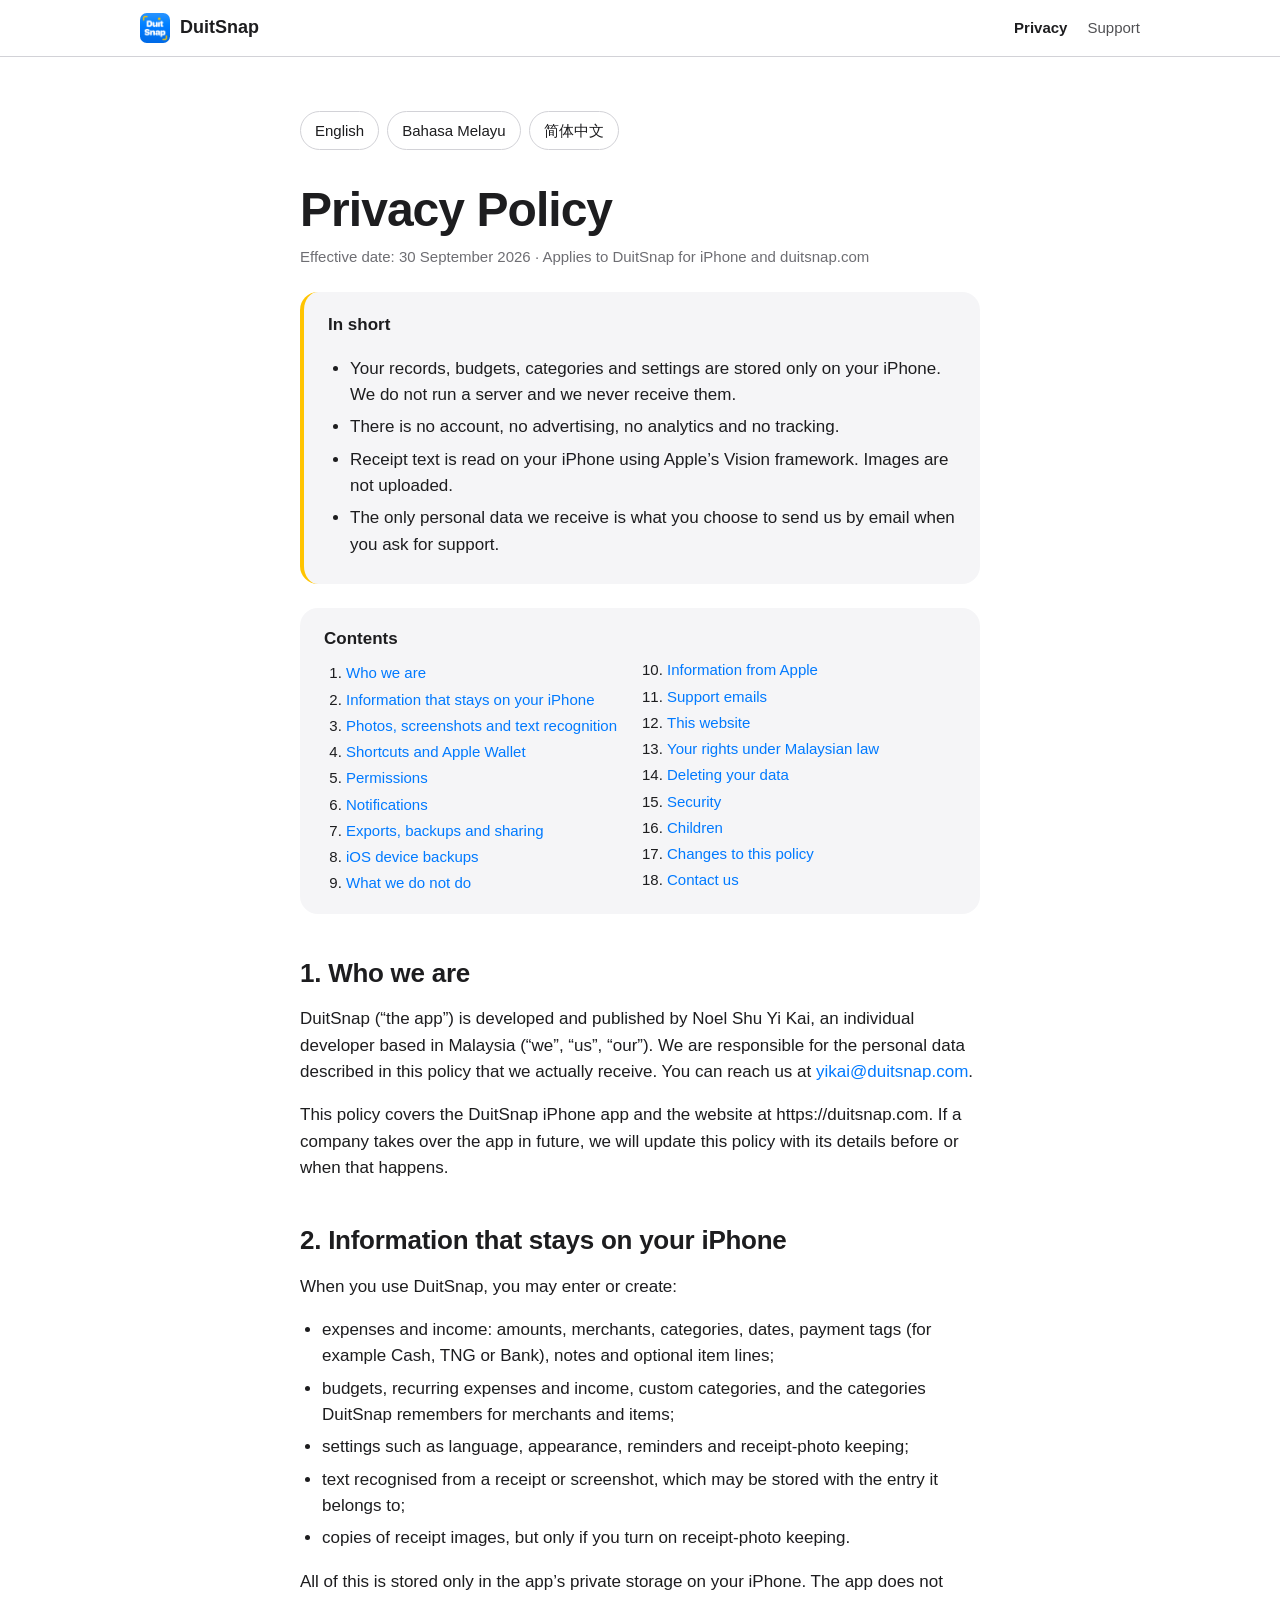
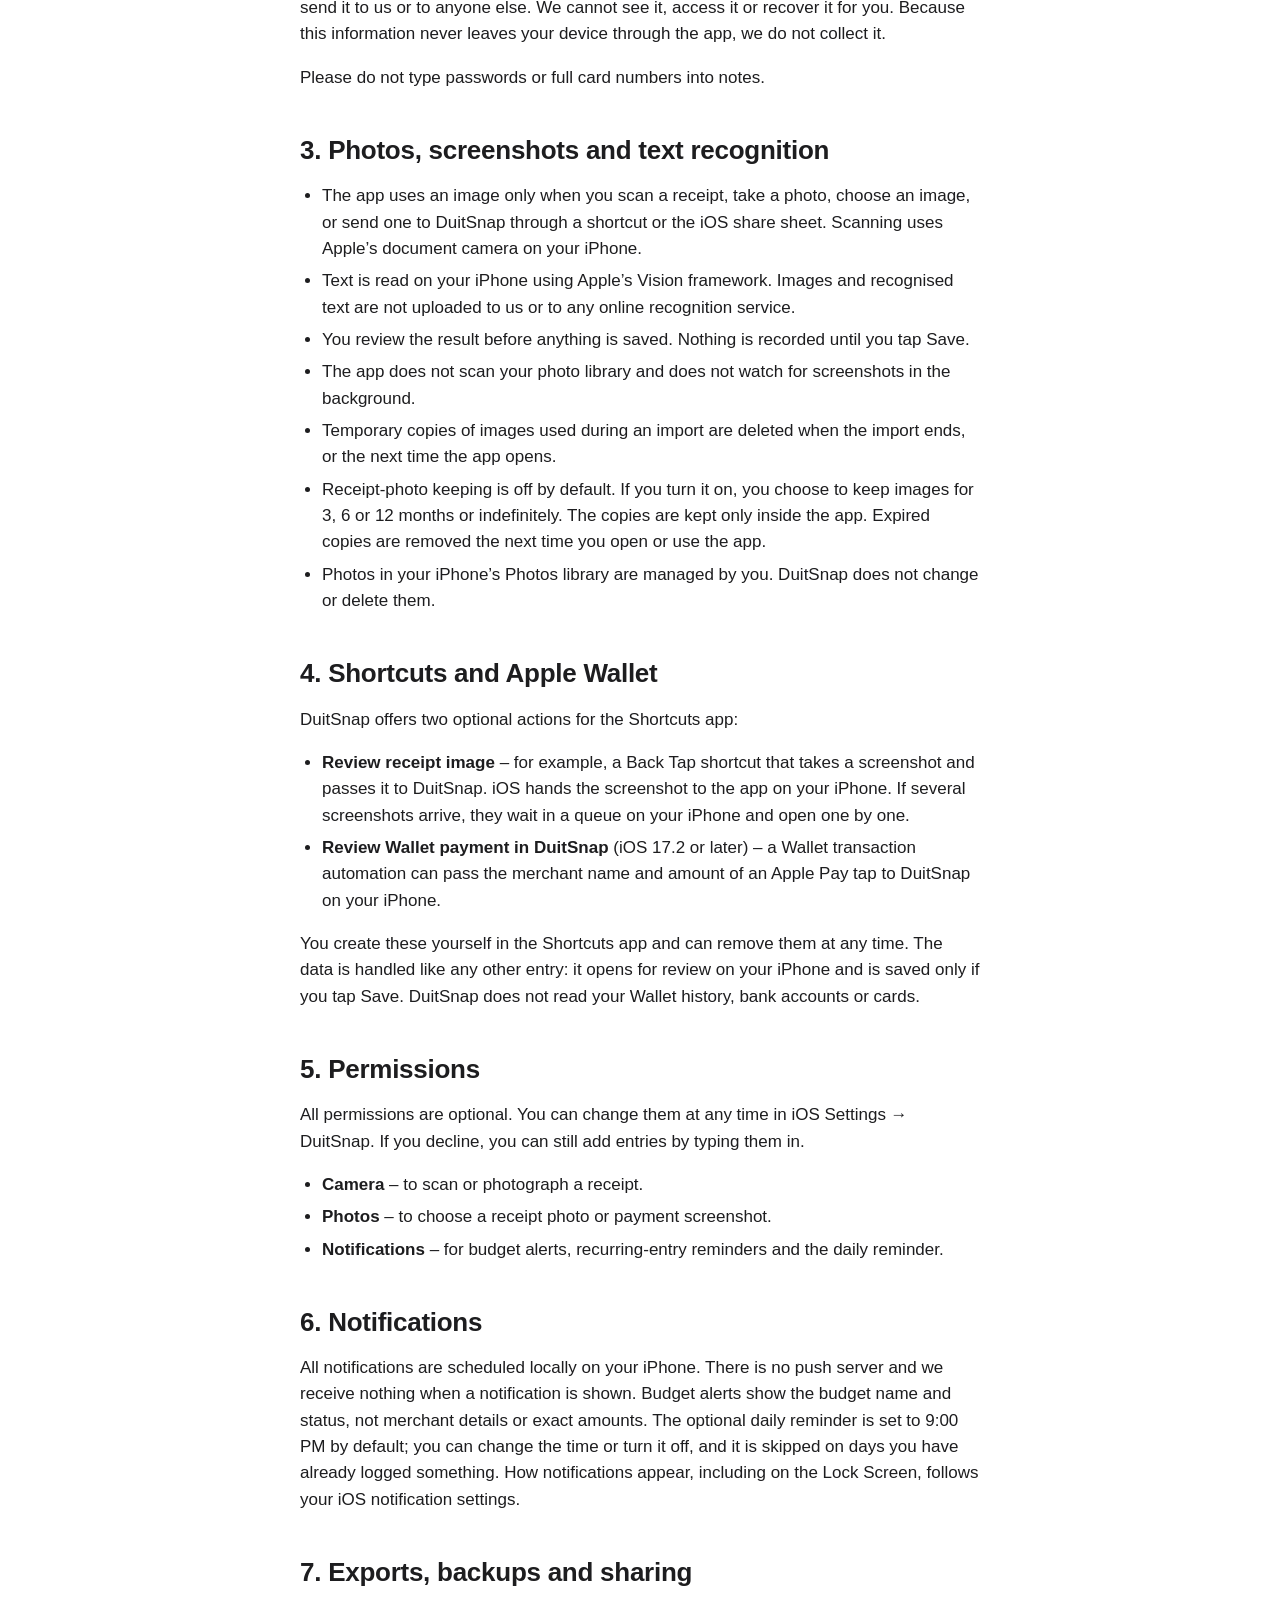
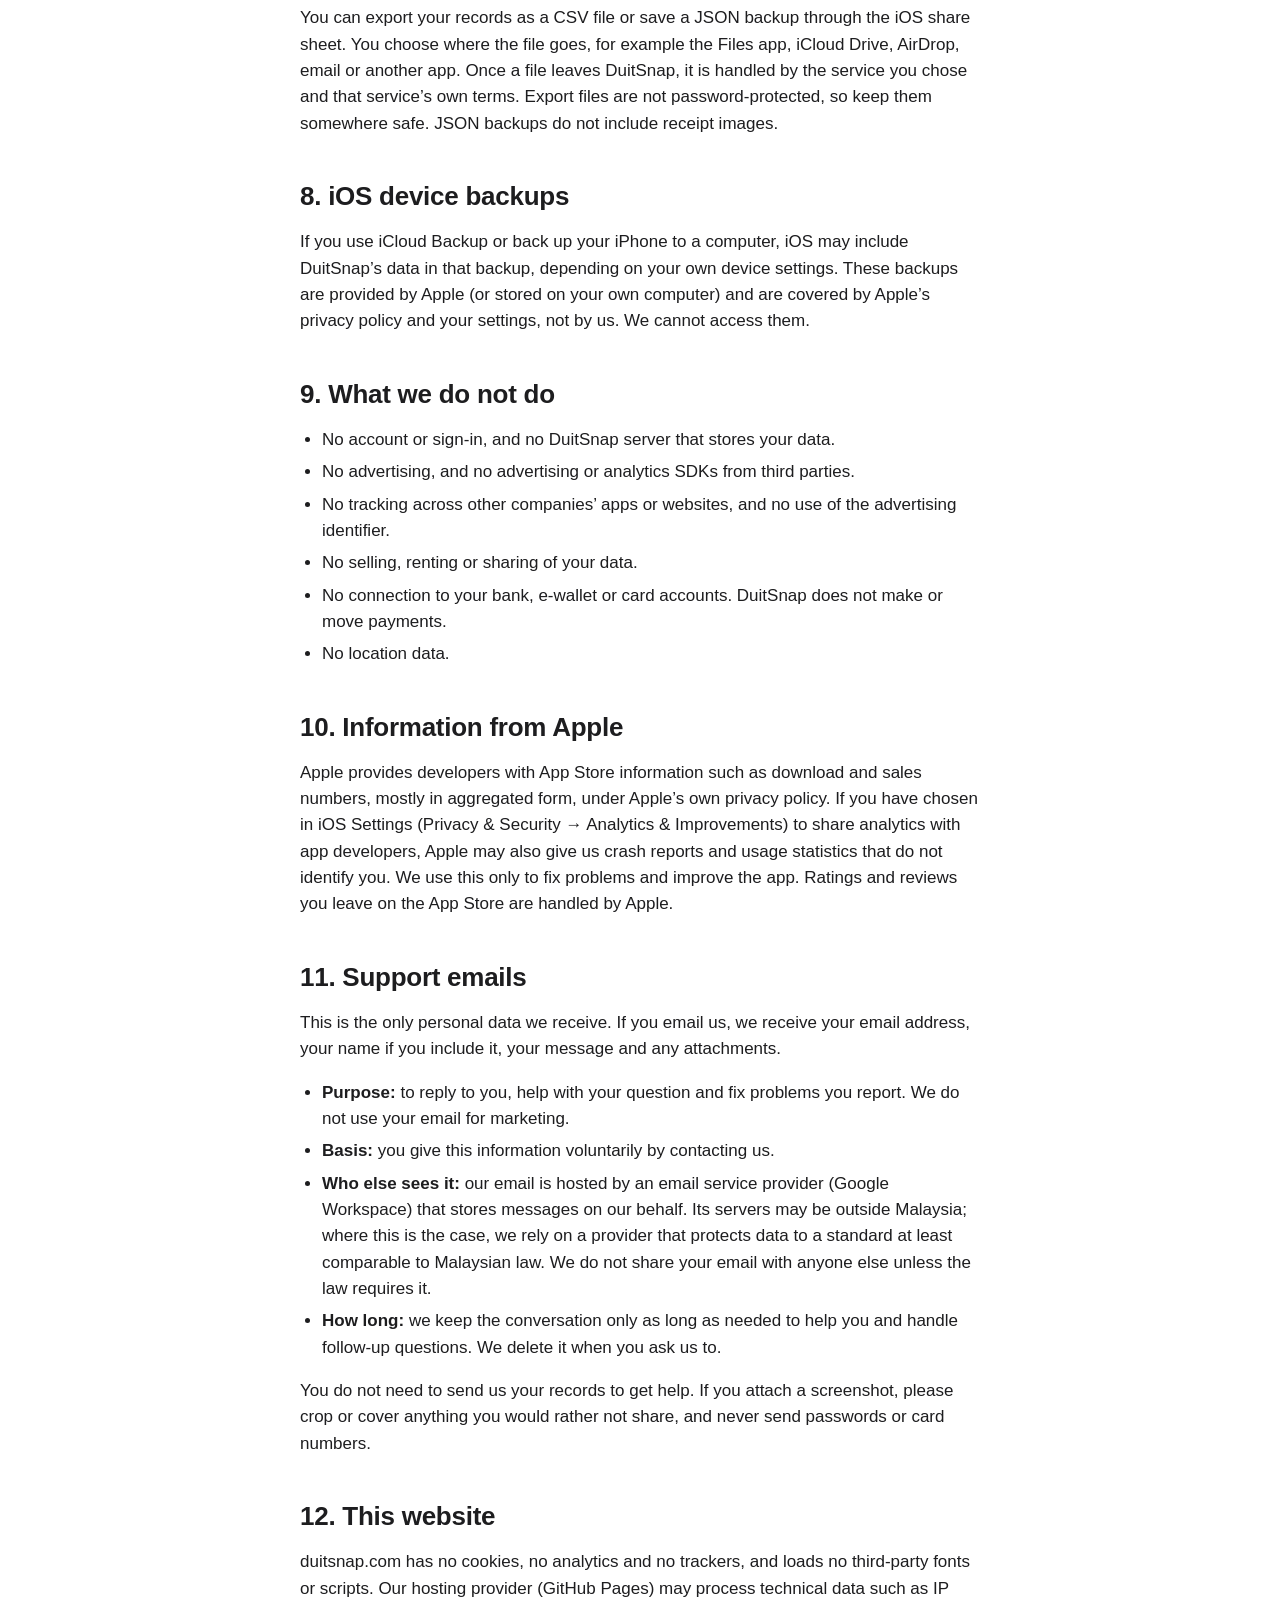
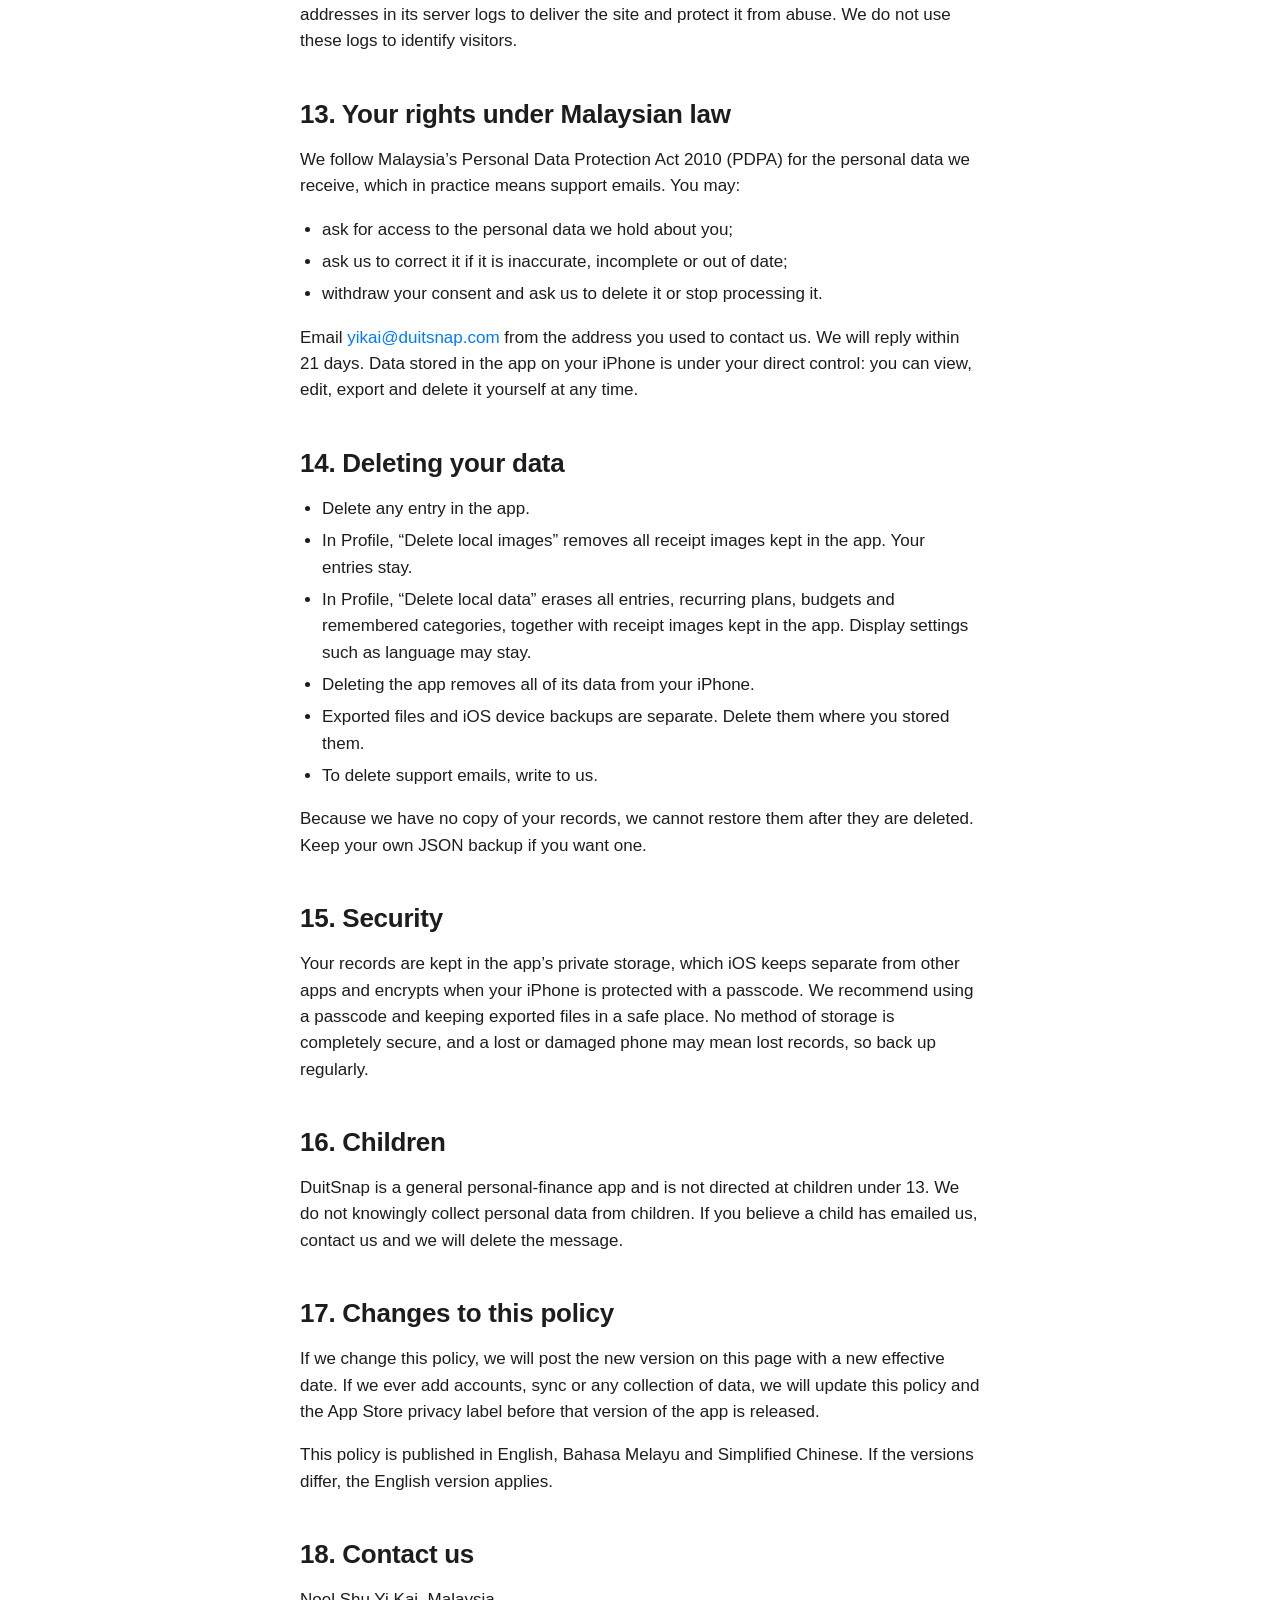
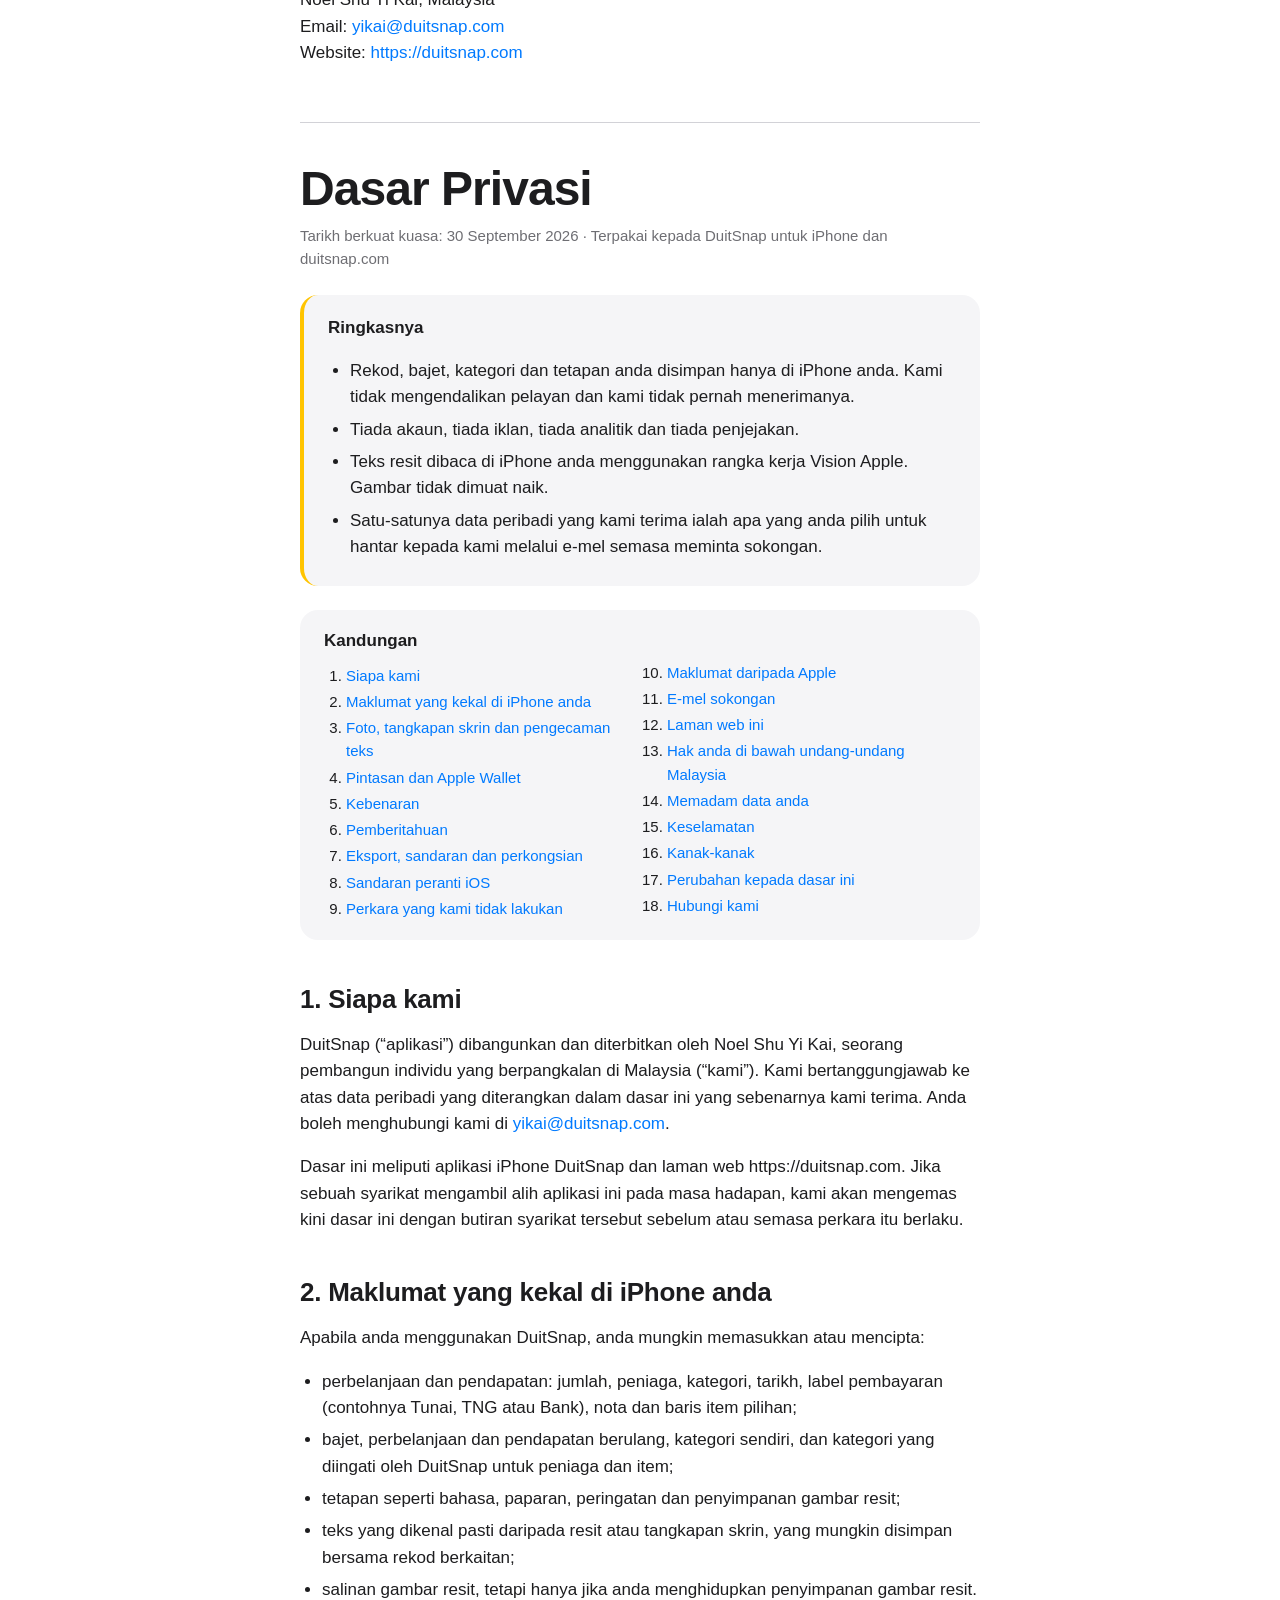
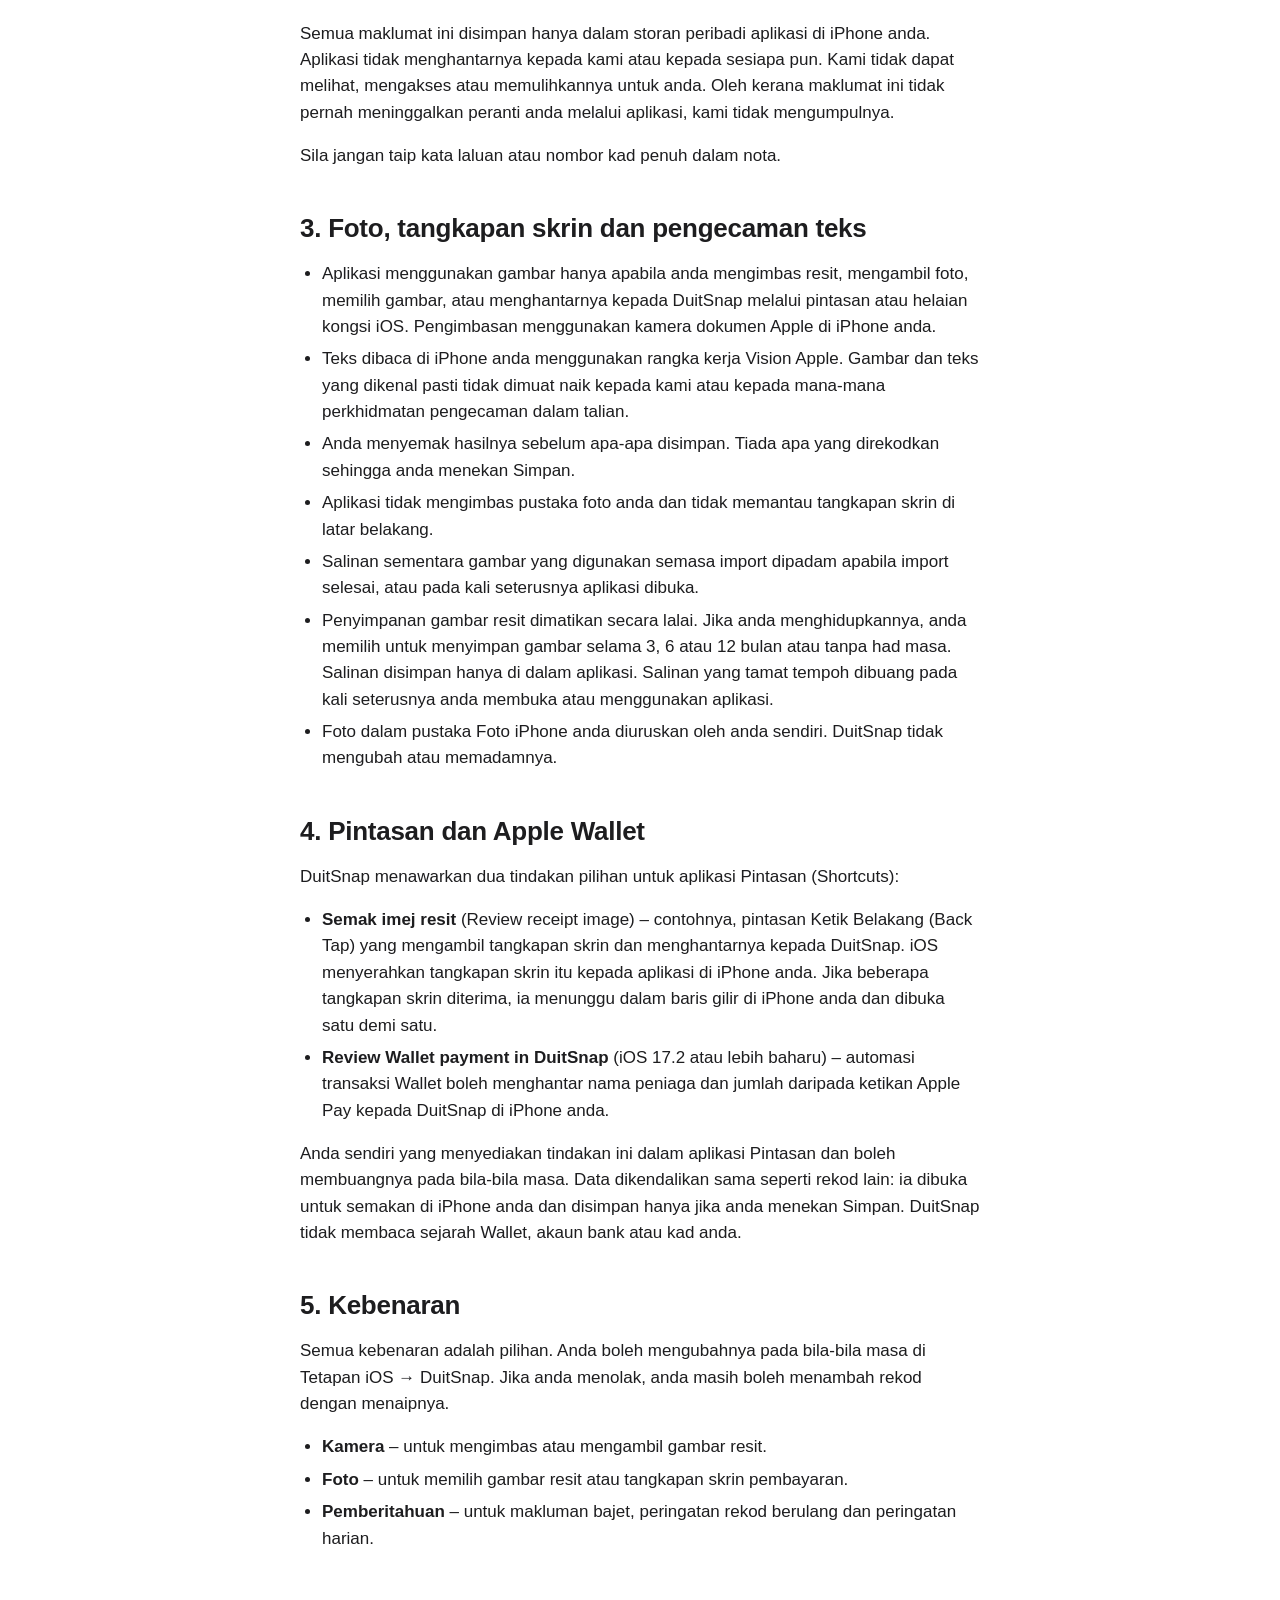
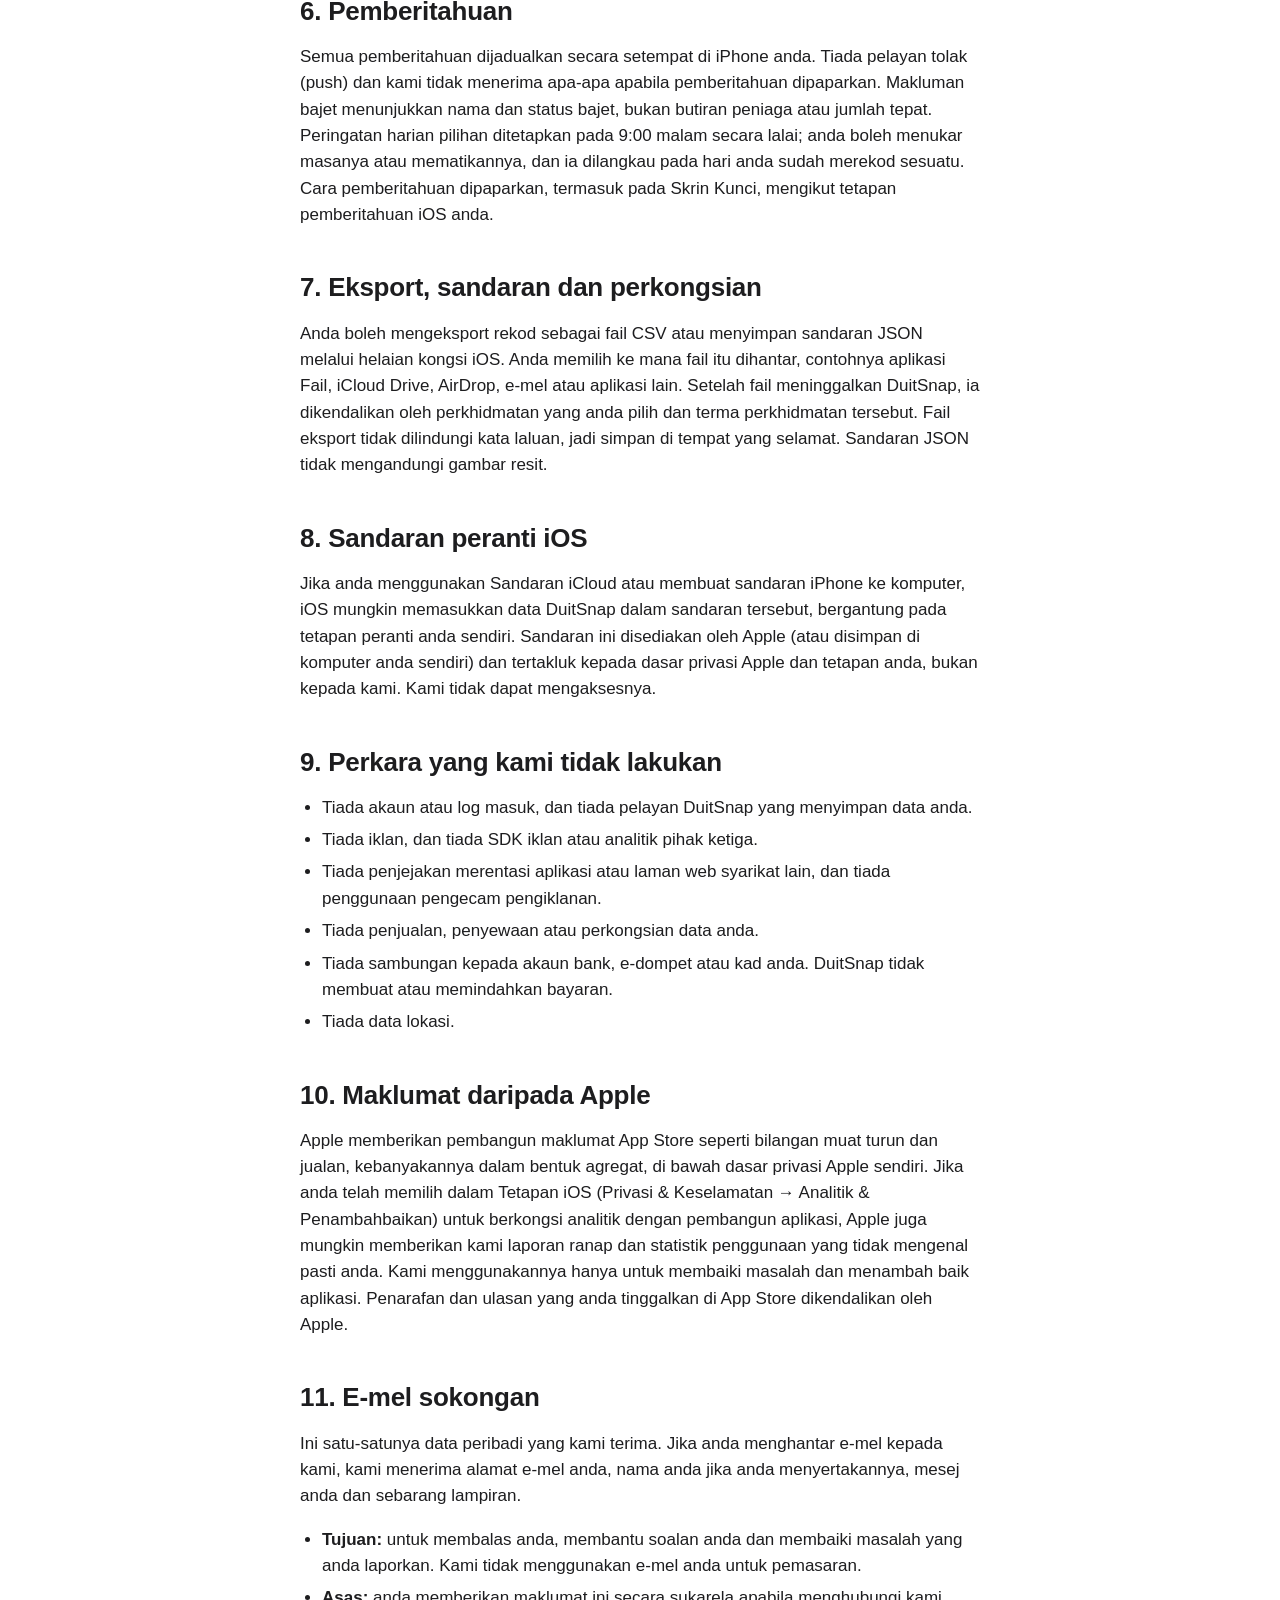
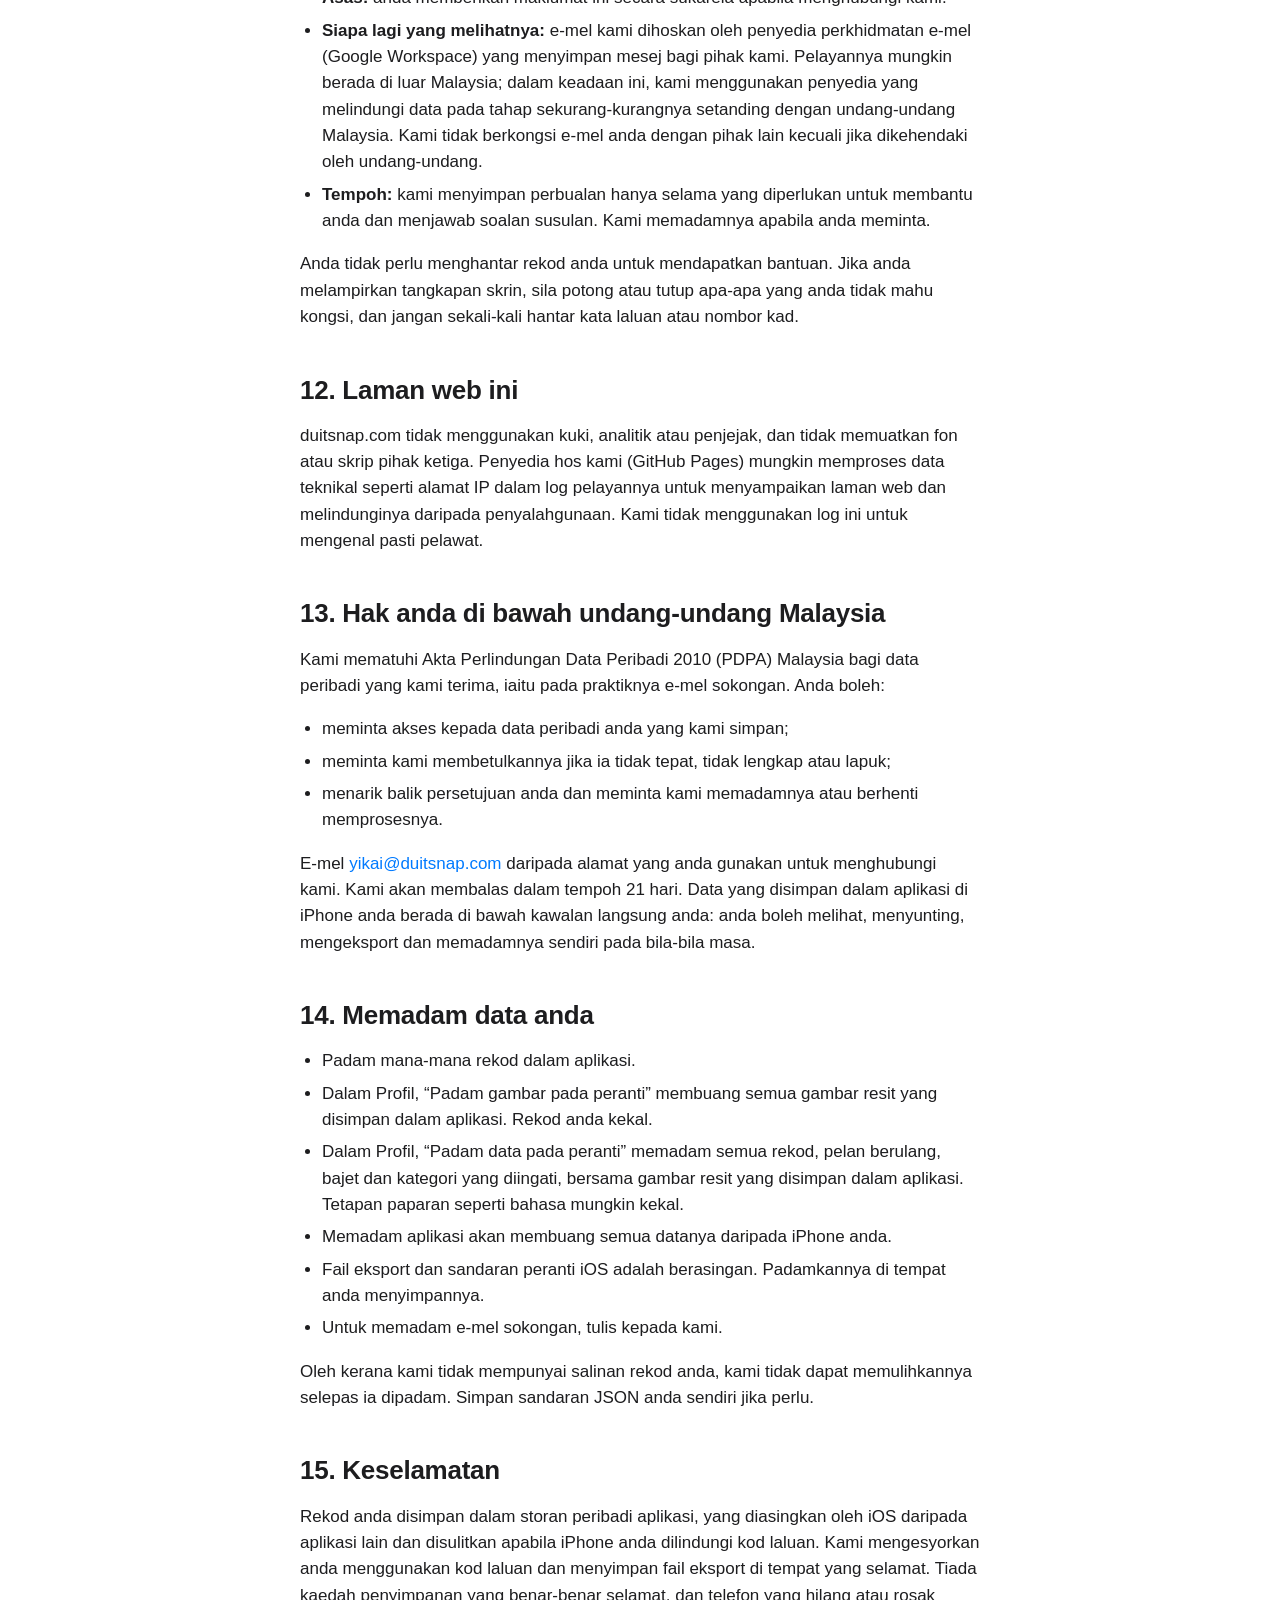
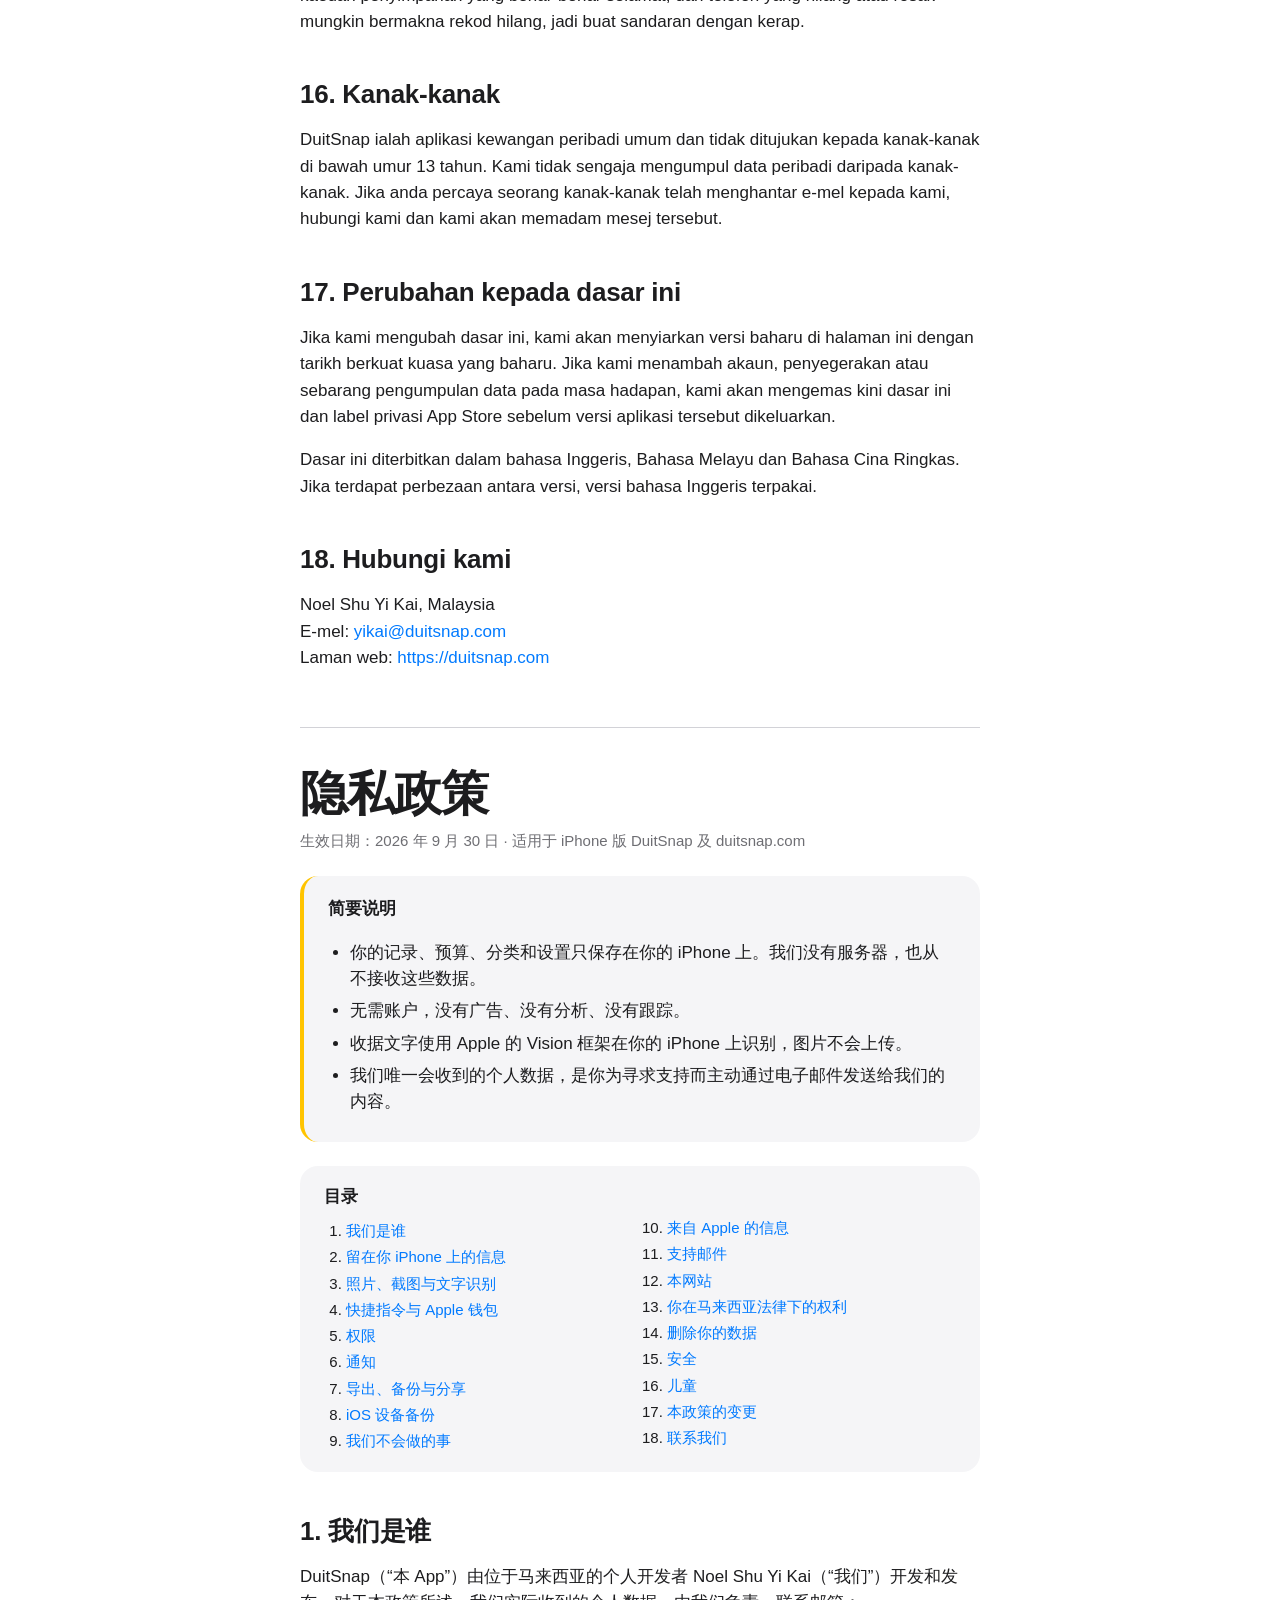
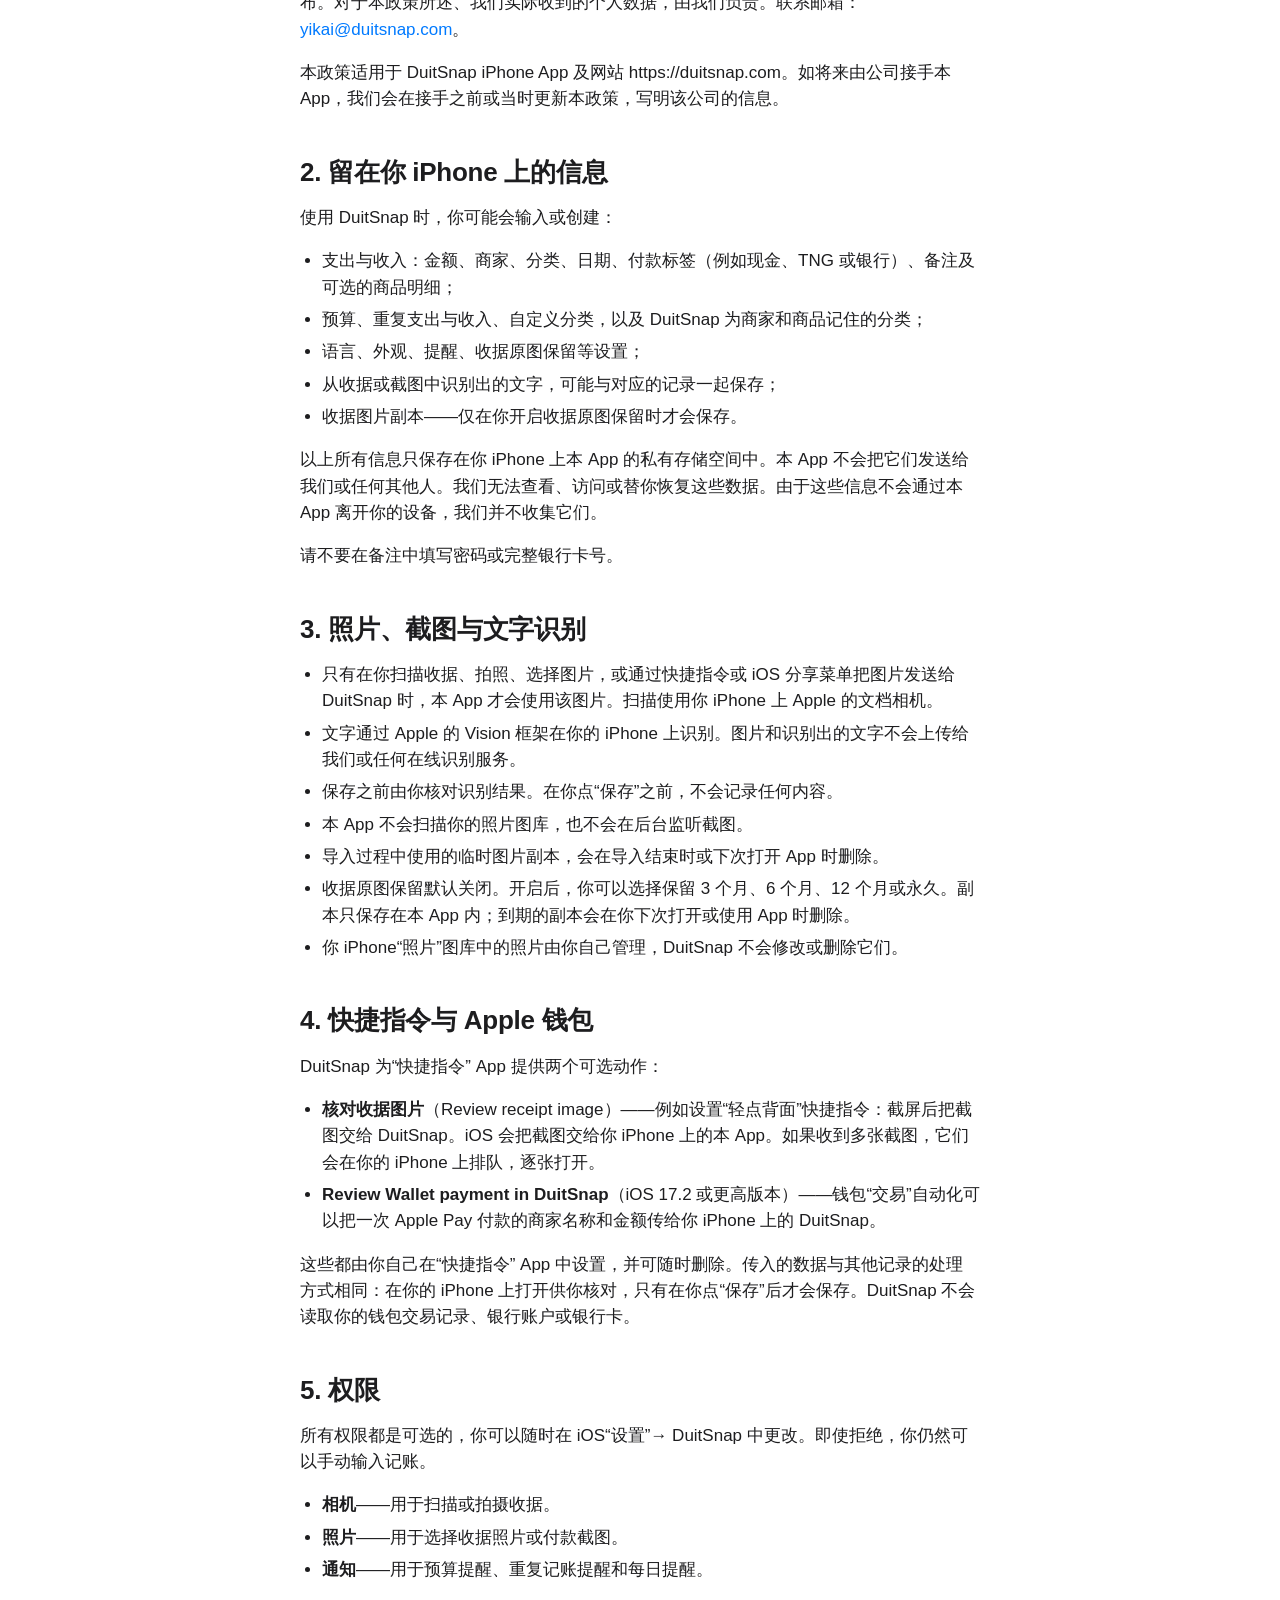
==== commit 21f3510f: "Privacy policy: receipt scanning, iOS 17.2, 30 Sep 2026" ====
--- a/privacy/index.html
+++ b/privacy/index.html
@@ -46,7 +46,7 @@
       <!-- ============================ ENGLISH ============================ -->
       <article id="en" class="lang-block" lang="en">
         <h1>Privacy Policy</h1>
-        <p class="doc-meta">Effective date: 26 September 2026 · Applies to DuitSnap for iPhone and duitsnap.com</p>
+        <p class="doc-meta">Effective date: 30 September 2026 · Applies to DuitSnap for iPhone and duitsnap.com</p>
 
         <div class="summary-box">
           <p><strong>In short</strong></p>
@@ -90,7 +90,7 @@
         <p>When you use DuitSnap, you may enter or create:</p>
         <ul>
           <li>expenses and income: amounts, merchants, categories, dates, payment tags (for example Cash, TNG or Bank), notes and optional item lines;</li>
-          <li>budgets, recurring expenses and income, custom categories and “remember merchant category” preferences;</li>
+          <li>budgets, recurring expenses and income, custom categories, and the categories DuitSnap remembers for merchants and items;</li>
           <li>settings such as language, appearance, reminders and receipt-photo keeping;</li>
           <li>text recognised from a receipt or screenshot, which may be stored with the entry it belongs to;</li>
           <li>copies of receipt images, but only if you turn on receipt-photo keeping.</li>
@@ -100,7 +100,7 @@
 
         <h2 id="en-images">3. Photos, screenshots and text recognition</h2>
         <ul>
-          <li>The app uses an image only when you take a photo, choose an image, or send one to DuitSnap through a shortcut or the iOS share sheet.</li>
+          <li>The app uses an image only when you scan a receipt, take a photo, choose an image, or send one to DuitSnap through a shortcut or the iOS share sheet. Scanning uses Apple’s document camera on your iPhone.</li>
           <li>Text is read on your iPhone using Apple’s Vision framework. Images and recognised text are not uploaded to us or to any online recognition service.</li>
           <li>You review the result before anything is saved. Nothing is recorded until you tap Save.</li>
           <li>The app does not scan your photo library and does not watch for screenshots in the background.</li>
@@ -113,14 +113,14 @@
         <p>DuitSnap offers two optional actions for the Shortcuts app:</p>
         <ul>
           <li><strong>Review receipt image</strong> – for example, a Back Tap shortcut that takes a screenshot and passes it to DuitSnap. iOS hands the screenshot to the app on your iPhone. If several screenshots arrive, they wait in a queue on your iPhone and open one by one.</li>
-          <li><strong>Review Wallet payment in DuitSnap</strong> (iOS 17 or later) – a Wallet transaction automation can pass the merchant name and amount of an Apple Pay tap to DuitSnap on your iPhone.</li>
+          <li><strong>Review Wallet payment in DuitSnap</strong> (iOS 17.2 or later) – a Wallet transaction automation can pass the merchant name and amount of an Apple Pay tap to DuitSnap on your iPhone.</li>
         </ul>
         <p>You create these yourself in the Shortcuts app and can remove them at any time. The data is handled like any other entry: it opens for review on your iPhone and is saved only if you tap Save. DuitSnap does not read your Wallet history, bank accounts or cards.</p>
 
         <h2 id="en-permissions">5. Permissions</h2>
         <p>All permissions are optional. You can change them at any time in iOS Settings → DuitSnap. If you decline, you can still add entries by typing them in.</p>
         <ul>
-          <li><strong>Camera</strong> – to photograph a receipt.</li>
+          <li><strong>Camera</strong> – to scan or photograph a receipt.</li>
           <li><strong>Photos</strong> – to choose a receipt photo or payment screenshot.</li>
           <li><strong>Notifications</strong> – for budget alerts, recurring-entry reminders and the daily reminder.</li>
         </ul>
@@ -173,7 +173,7 @@
         <ul>
           <li>Delete any entry in the app.</li>
           <li>In Profile, “Delete local images” removes all receipt images kept in the app. Your entries stay.</li>
-          <li>In Profile, “Delete local data” erases all entries, recurring plans, budgets and merchant preferences, together with receipt images kept in the app. Display settings such as language may stay.</li>
+          <li>In Profile, “Delete local data” erases all entries, recurring plans, budgets and remembered categories, together with receipt images kept in the app. Display settings such as language may stay.</li>
           <li>Deleting the app removes all of its data from your iPhone.</li>
           <li>Exported files and iOS device backups are separate. Delete them where you stored them.</li>
           <li>To delete support emails, write to us.</li>
@@ -197,7 +197,7 @@
       <!-- ============================ BAHASA MELAYU ============================ -->
       <article id="ms" class="lang-block" lang="ms">
         <h1>Dasar Privasi</h1>
-        <p class="doc-meta">Tarikh berkuat kuasa: 26 September 2026 · Terpakai kepada DuitSnap untuk iPhone dan duitsnap.com</p>
+        <p class="doc-meta">Tarikh berkuat kuasa: 30 September 2026 · Terpakai kepada DuitSnap untuk iPhone dan duitsnap.com</p>
 
         <div class="summary-box">
           <p><strong>Ringkasnya</strong></p>
@@ -241,7 +241,7 @@
         <p>Apabila anda menggunakan DuitSnap, anda mungkin memasukkan atau mencipta:</p>
         <ul>
           <li>perbelanjaan dan pendapatan: jumlah, peniaga, kategori, tarikh, label pembayaran (contohnya Tunai, TNG atau Bank), nota dan baris item pilihan;</li>
-          <li>bajet, perbelanjaan dan pendapatan berulang, kategori sendiri dan pilihan “Simpan kategori peniaga”;</li>
+          <li>bajet, perbelanjaan dan pendapatan berulang, kategori sendiri, dan kategori yang diingati oleh DuitSnap untuk peniaga dan item;</li>
           <li>tetapan seperti bahasa, paparan, peringatan dan penyimpanan gambar resit;</li>
           <li>teks yang dikenal pasti daripada resit atau tangkapan skrin, yang mungkin disimpan bersama rekod berkaitan;</li>
           <li>salinan gambar resit, tetapi hanya jika anda menghidupkan penyimpanan gambar resit.</li>
@@ -251,7 +251,7 @@
 
         <h2 id="ms-images">3. Foto, tangkapan skrin dan pengecaman teks</h2>
         <ul>
-          <li>Aplikasi menggunakan gambar hanya apabila anda mengambil foto, memilih gambar, atau menghantarnya kepada DuitSnap melalui pintasan atau helaian kongsi iOS.</li>
+          <li>Aplikasi menggunakan gambar hanya apabila anda mengimbas resit, mengambil foto, memilih gambar, atau menghantarnya kepada DuitSnap melalui pintasan atau helaian kongsi iOS. Pengimbasan menggunakan kamera dokumen Apple di iPhone anda.</li>
           <li>Teks dibaca di iPhone anda menggunakan rangka kerja Vision Apple. Gambar dan teks yang dikenal pasti tidak dimuat naik kepada kami atau kepada mana-mana perkhidmatan pengecaman dalam talian.</li>
           <li>Anda menyemak hasilnya sebelum apa-apa disimpan. Tiada apa yang direkodkan sehingga anda menekan Simpan.</li>
           <li>Aplikasi tidak mengimbas pustaka foto anda dan tidak memantau tangkapan skrin di latar belakang.</li>
@@ -264,14 +264,14 @@
         <p>DuitSnap menawarkan dua tindakan pilihan untuk aplikasi Pintasan (Shortcuts):</p>
         <ul>
           <li><strong>Semak imej resit</strong> (Review receipt image) – contohnya, pintasan Ketik Belakang (Back Tap) yang mengambil tangkapan skrin dan menghantarnya kepada DuitSnap. iOS menyerahkan tangkapan skrin itu kepada aplikasi di iPhone anda. Jika beberapa tangkapan skrin diterima, ia menunggu dalam baris gilir di iPhone anda dan dibuka satu demi satu.</li>
-          <li><strong>Review Wallet payment in DuitSnap</strong> (iOS 17 atau lebih baharu) – automasi transaksi Wallet boleh menghantar nama peniaga dan jumlah daripada ketikan Apple Pay kepada DuitSnap di iPhone anda.</li>
+          <li><strong>Review Wallet payment in DuitSnap</strong> (iOS 17.2 atau lebih baharu) – automasi transaksi Wallet boleh menghantar nama peniaga dan jumlah daripada ketikan Apple Pay kepada DuitSnap di iPhone anda.</li>
         </ul>
         <p>Anda sendiri yang menyediakan tindakan ini dalam aplikasi Pintasan dan boleh membuangnya pada bila-bila masa. Data dikendalikan sama seperti rekod lain: ia dibuka untuk semakan di iPhone anda dan disimpan hanya jika anda menekan Simpan. DuitSnap tidak membaca sejarah Wallet, akaun bank atau kad anda.</p>
 
         <h2 id="ms-permissions">5. Kebenaran</h2>
         <p>Semua kebenaran adalah pilihan. Anda boleh mengubahnya pada bila-bila masa di Tetapan iOS → DuitSnap. Jika anda menolak, anda masih boleh menambah rekod dengan menaipnya.</p>
         <ul>
-          <li><strong>Kamera</strong> – untuk mengambil gambar resit.</li>
+          <li><strong>Kamera</strong> – untuk mengimbas atau mengambil gambar resit.</li>
           <li><strong>Foto</strong> – untuk memilih gambar resit atau tangkapan skrin pembayaran.</li>
           <li><strong>Pemberitahuan</strong> – untuk makluman bajet, peringatan rekod berulang dan peringatan harian.</li>
         </ul>
@@ -324,7 +324,7 @@
         <ul>
           <li>Padam mana-mana rekod dalam aplikasi.</li>
           <li>Dalam Profil, “Padam gambar pada peranti” membuang semua gambar resit yang disimpan dalam aplikasi. Rekod anda kekal.</li>
-          <li>Dalam Profil, “Padam data pada peranti” memadam semua rekod, pelan berulang, bajet dan pilihan peniaga, bersama gambar resit yang disimpan dalam aplikasi. Tetapan paparan seperti bahasa mungkin kekal.</li>
+          <li>Dalam Profil, “Padam data pada peranti” memadam semua rekod, pelan berulang, bajet dan kategori yang diingati, bersama gambar resit yang disimpan dalam aplikasi. Tetapan paparan seperti bahasa mungkin kekal.</li>
           <li>Memadam aplikasi akan membuang semua datanya daripada iPhone anda.</li>
           <li>Fail eksport dan sandaran peranti iOS adalah berasingan. Padamkannya di tempat anda menyimpannya.</li>
           <li>Untuk memadam e-mel sokongan, tulis kepada kami.</li>
@@ -348,7 +348,7 @@
       <!-- ============================ 简体中文 ============================ -->
       <article id="zh" class="lang-block" lang="zh-Hans">
         <h1>隐私政策</h1>
-        <p class="doc-meta">生效日期：2026 年 9 月 26 日 · 适用于 iPhone 版 DuitSnap 及 duitsnap.com</p>
+        <p class="doc-meta">生效日期：2026 年 9 月 30 日 · 适用于 iPhone 版 DuitSnap 及 duitsnap.com</p>
 
         <div class="summary-box">
           <p><strong>简要说明</strong></p>
@@ -392,7 +392,7 @@
         <p>使用 DuitSnap 时，你可能会输入或创建：</p>
         <ul>
           <li>支出与收入：金额、商家、分类、日期、付款标签（例如现金、TNG 或银行）、备注及可选的商品明细；</li>
-          <li>预算、重复支出与收入、自定义分类，以及“记住商家分类”偏好；</li>
+          <li>预算、重复支出与收入、自定义分类，以及 DuitSnap 为商家和商品记住的分类；</li>
           <li>语言、外观、提醒、收据原图保留等设置；</li>
           <li>从收据或截图中识别出的文字，可能与对应的记录一起保存；</li>
           <li>收据图片副本——仅在你开启收据原图保留时才会保存。</li>
@@ -402,7 +402,7 @@
 
         <h2 id="zh-images">3. 照片、截图与文字识别</h2>
         <ul>
-          <li>只有在你拍照、选择图片，或通过快捷指令或 iOS 分享菜单把图片发送给 DuitSnap 时，本 App 才会使用该图片。</li>
+          <li>只有在你扫描收据、拍照、选择图片，或通过快捷指令或 iOS 分享菜单把图片发送给 DuitSnap 时，本 App 才会使用该图片。扫描使用你 iPhone 上 Apple 的文档相机。</li>
           <li>文字通过 Apple 的 Vision 框架在你的 iPhone 上识别。图片和识别出的文字不会上传给我们或任何在线识别服务。</li>
           <li>保存之前由你核对识别结果。在你点“保存”之前，不会记录任何内容。</li>
           <li>本 App 不会扫描你的照片图库，也不会在后台监听截图。</li>
@@ -415,14 +415,14 @@
         <p>DuitSnap 为“快捷指令” App 提供两个可选动作：</p>
         <ul>
           <li><strong>核对收据图片</strong>（Review receipt image）——例如设置“轻点背面”快捷指令：截屏后把截图交给 DuitSnap。iOS 会把截图交给你 iPhone 上的本 App。如果收到多张截图，它们会在你的 iPhone 上排队，逐张打开。</li>
-          <li><strong>Review Wallet payment in DuitSnap</strong>（iOS 17 或更高版本）——钱包“交易”自动化可以把一次 Apple Pay 付款的商家名称和金额传给你 iPhone 上的 DuitSnap。</li>
+          <li><strong>Review Wallet payment in DuitSnap</strong>（iOS 17.2 或更高版本）——钱包“交易”自动化可以把一次 Apple Pay 付款的商家名称和金额传给你 iPhone 上的 DuitSnap。</li>
         </ul>
         <p>这些都由你自己在“快捷指令” App 中设置，并可随时删除。传入的数据与其他记录的处理方式相同：在你的 iPhone 上打开供你核对，只有在你点“保存”后才会保存。DuitSnap 不会读取你的钱包交易记录、银行账户或银行卡。</p>
 
         <h2 id="zh-permissions">5. 权限</h2>
         <p>所有权限都是可选的，你可以随时在 iOS“设置”→ DuitSnap 中更改。即使拒绝，你仍然可以手动输入记账。</p>
         <ul>
-          <li><strong>相机</strong>——用于拍摄收据。</li>
+          <li><strong>相机</strong>——用于扫描或拍摄收据。</li>
           <li><strong>照片</strong>——用于选择收据照片或付款截图。</li>
           <li><strong>通知</strong>——用于预算提醒、重复记账提醒和每日提醒。</li>
         </ul>
@@ -475,7 +475,7 @@
         <ul>
           <li>在 App 中删除任意一条记录。</li>
           <li>在“我的”中，“删除本地原图”会删除 App 内保留的所有收据图片，记录保持不变。</li>
-          <li>在“我的”中，“删除本机数据”会清除所有记录、重复计划、预算和商家偏好，以及 App 内保留的收据图片。语言等显示设置可能会保留。</li>
+          <li>在“我的”中，“删除本机数据”会清除所有记录、重复计划、预算和记住的分类，以及 App 内保留的收据图片。语言等显示设置可能会保留。</li>
           <li>删除 App 会从你的 iPhone 上移除它的全部数据。</li>
           <li>导出的文件和 iOS 设备备份是分开的，请在你保存它们的地方删除。</li>
           <li>如需删除支持邮件，请写信告诉我们。</li>
--- a/styles.css
+++ b/styles.css
@@ -107,6 +107,12 @@
 .store-badge small { font-size: 11px; letter-spacing: 0.02em; }
 .store-badge strong { font-size: 21px; font-weight: 600; letter-spacing: -0.01em; }
 
+.store-soon {
+  display: inline-flex; align-items: center; min-height: 48px; padding: 0 20px;
+  border-radius: 999px; background: var(--bg-soft); color: var(--text-2);
+  font-size: 17px; font-weight: 600;
+}
+
 .link-arrow { font-size: 17px; }
 .link-arrow::after { content: " \203A"; }
 
